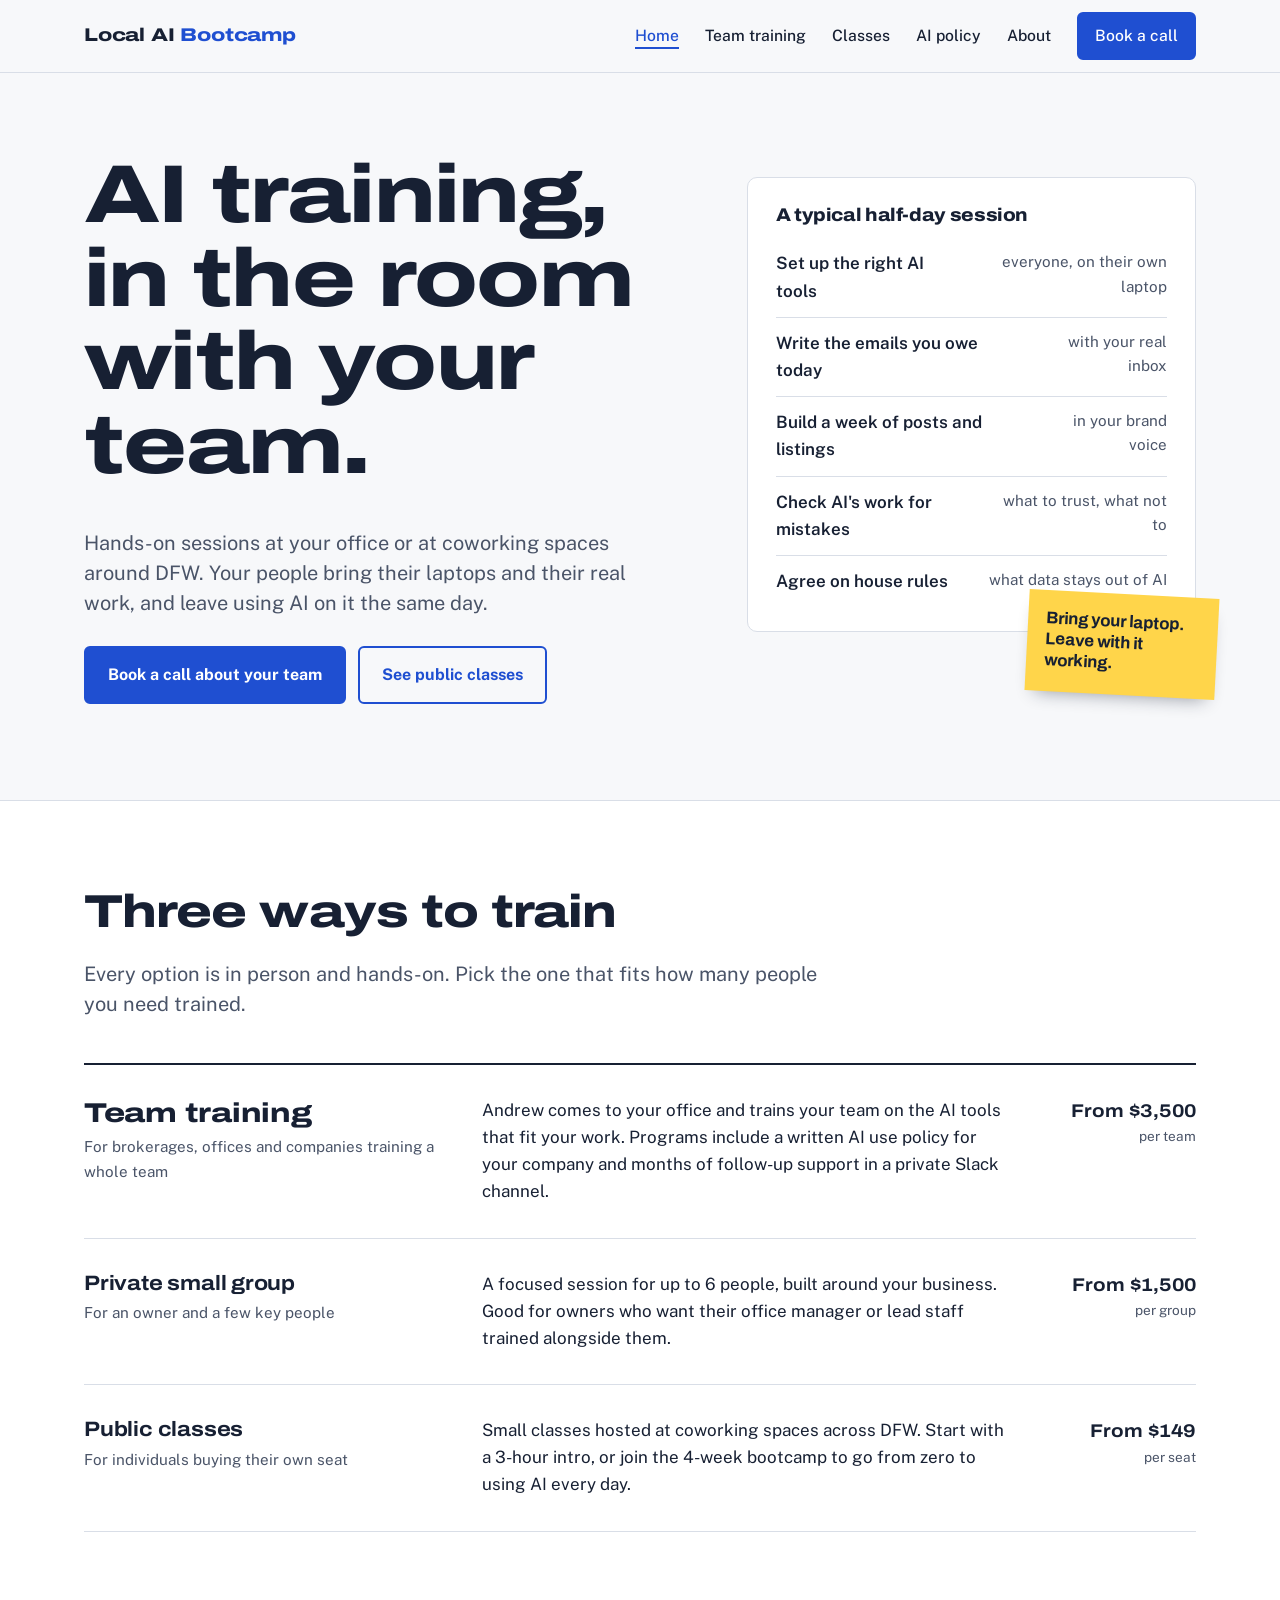
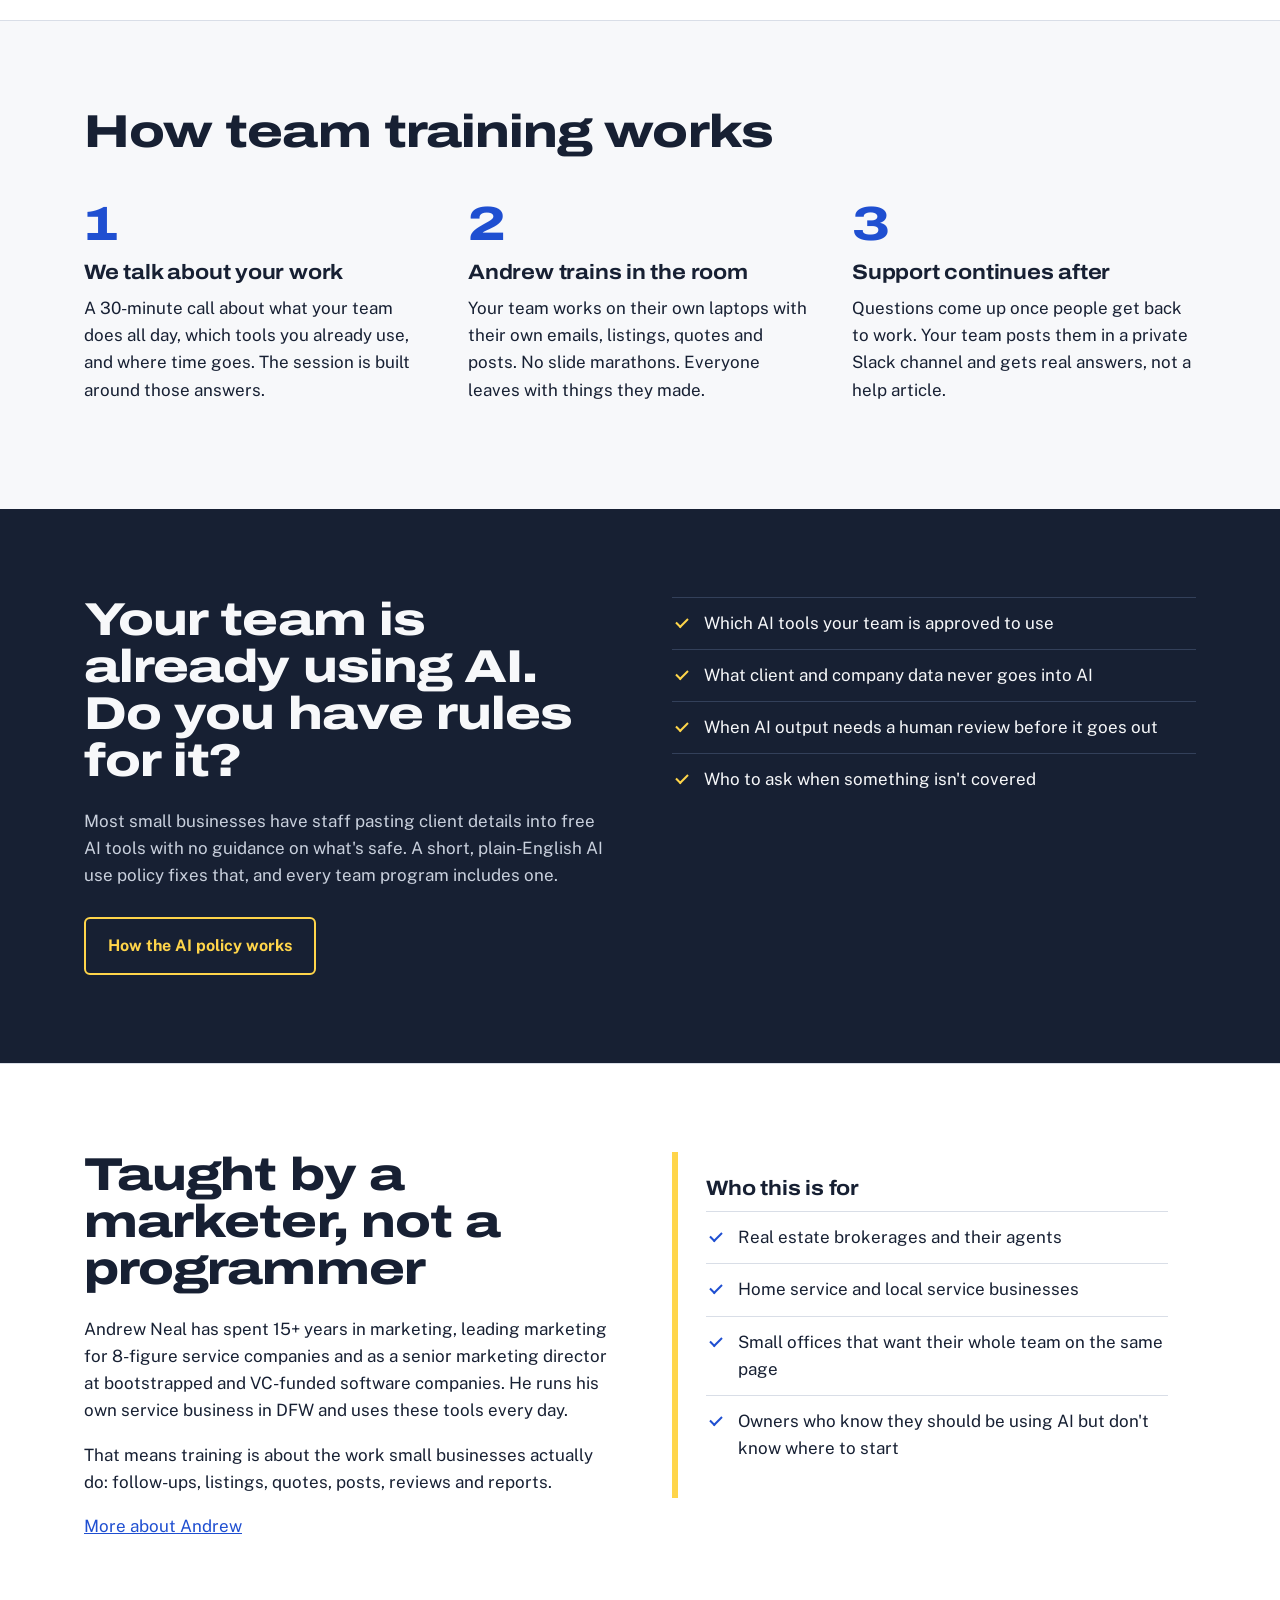
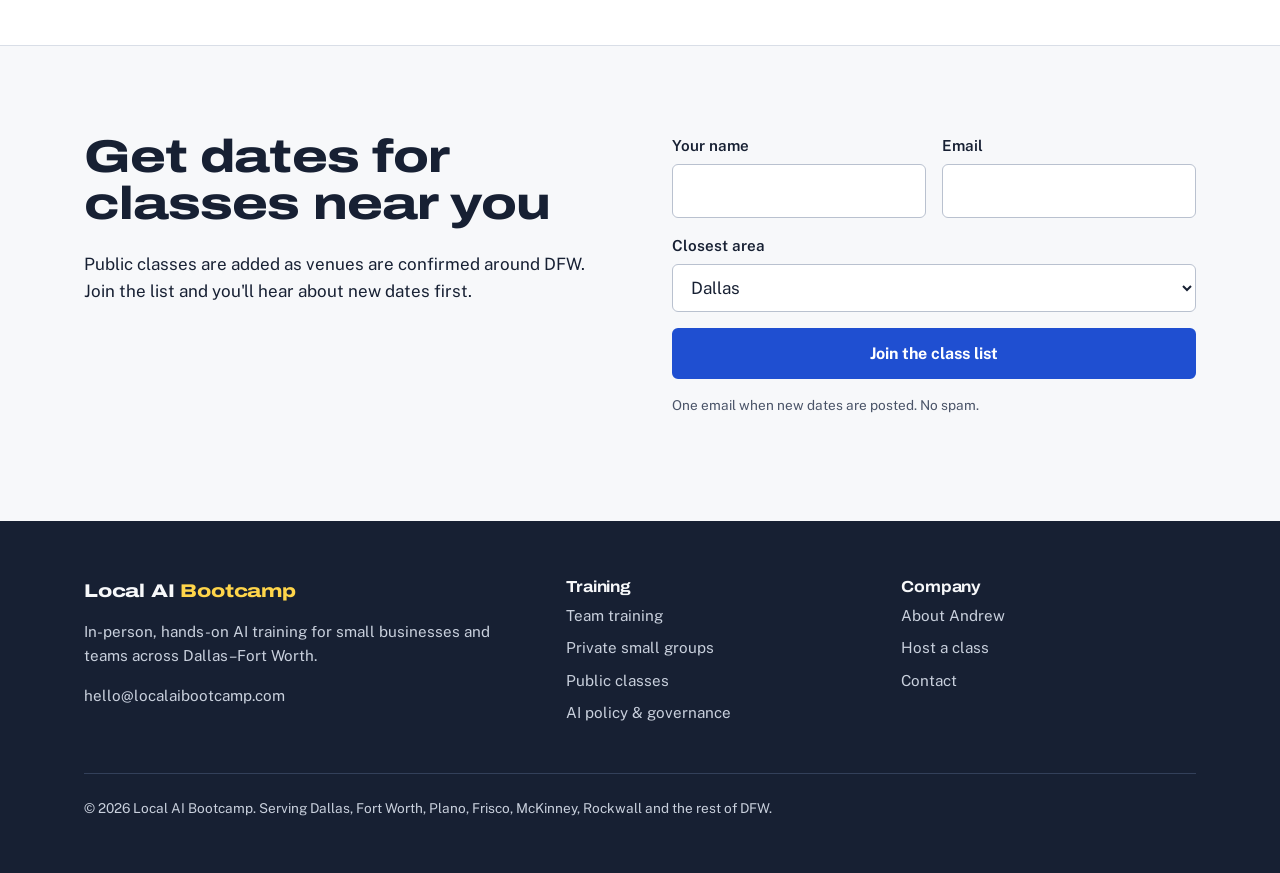
==== index.html @ 4d54e010 "Launch Local AI Bootcamp site Six-page static site: home, team training, classes, AI policy, about, " ====
<!doctype html>
<html lang="en">
<head>
<meta charset="utf-8">
<meta name="viewport" content="width=device-width, initial-scale=1">
<title>In-Person AI Training for DFW Teams | Local AI Bootcamp</title>
<meta name="description" content="Hands-on AI training for small businesses, real estate offices and teams across Dallas–Fort Worth. On-site team training, private small groups and public classes.">
<link rel="canonical" href="https://localaibootcamp.com/">
<meta property="og:title" content="In-Person AI Training for DFW Teams | Local AI Bootcamp">
<meta property="og:description" content="Hands-on AI training for small businesses, real estate offices and teams across Dallas–Fort Worth. On-site team training, private small groups and public classes.">
<meta property="og:type" content="website">
<link rel="preconnect" href="https://fonts.googleapis.com">
<link rel="preconnect" href="https://fonts.gstatic.com" crossorigin>
<link href="https://fonts.googleapis.com/css2?family=Archivo:wdth,wght@62..125,500..800&family=Public+Sans:wght@400;500;600;700&display=swap" rel="stylesheet">
<link rel="stylesheet" href="assets/style.css">
<link rel="icon" href="assets/favicon.svg" type="image/svg+xml">
<script type="application/ld+json">
{"@context":"https://schema.org","@type":"EducationalOrganization","name":"Local AI Bootcamp","url":"https://localaibootcamp.com","description":"In-person, hands-on AI training for small businesses and teams in Dallas–Fort Worth.","areaServed":{"@type":"Place","name":"Dallas–Fort Worth, TX"},"founder":{"@type":"Person","name":"Andrew Neal"}}
</script>
</head>
<body>
<a class="skip" href="#main">Skip to content</a>
<header class="site-header">
  <div class="wrap">
    <a class="brand" href="index.html">Local AI <span>Bootcamp</span></a>
    <button class="menu-toggle" aria-expanded="false" aria-controls="site-nav">Menu</button>
    <nav class="nav" id="site-nav" aria-label="Main">
      <a href="index.html" aria-current="page">Home</a>
<a href="team-training.html">Team training</a>
<a href="classes.html">Classes</a>
<a href="ai-policy.html">AI policy</a>
<a href="about.html">About</a>
      <a class="btn" href="contact.html">Book a call</a>
    </nav>
  </div>
</header>
<main id="main">

<section class="hero">
  <div class="wrap hero-grid">
    <div>
      <h1>AI training, in the room with your team.</h1>
      <p class="lede">Hands-on sessions at your office or at coworking spaces around DFW. Your people bring their laptops and their real work, and leave using AI on it the same day.</p>
      <div class="actions">
        <a class="btn" href="contact.html">Book a call about your team</a>
        <a class="btn ghost" href="classes.html">See public classes</a>
      </div>
    </div>
    <aside class="room" aria-label="What a session covers">
      <h2>A typical half-day session</h2>
      <ul>
        <li><strong>Set up the right AI tools</strong><span>everyone, on their own laptop</span></li>
        <li><strong>Write the emails you owe today</strong><span>with your real inbox</span></li>
        <li><strong>Build a week of posts and listings</strong><span>in your brand voice</span></li>
        <li><strong>Check AI's work for mistakes</strong><span>what to trust, what not to</span></li>
        <li><strong>Agree on house rules</strong><span>what data stays out of AI</span></li>
      </ul>
      <div class="sticky">Bring your laptop. Leave with it working.</div>
    </aside>
  </div>
</section>

<section class="white">
  <div class="wrap">
    <div class="section-head">
      <h2>Three ways to train</h2>
      <p class="lede">Every option is in person and hands-on. Pick the one that fits how many people you need trained.</p>
    </div>
    <div class="ladder">
      <div class="rung lead">
        <div><h3>Team training</h3><p class="for">For brokerages, offices and companies training a whole team</p></div>
        <p>Andrew comes to your office and trains your team on the AI tools that fit your work. Programs include a written AI use policy for your company and months of follow-up support in a private Slack channel.</p>
        <div class="price">From $3,500<small>per team</small></div>
      </div>
      <div class="rung">
        <div><h3>Private small group</h3><p class="for">For an owner and a few key people</p></div>
        <p>A focused session for up to 6 people, built around your business. Good for owners who want their office manager or lead staff trained alongside them.</p>
        <div class="price">From $1,500<small>per group</small></div>
      </div>
      <div class="rung">
        <div><h3>Public classes</h3><p class="for">For individuals buying their own seat</p></div>
        <p>Small classes hosted at coworking spaces across DFW. Start with a 3-hour intro, or join the 4-week bootcamp to go from zero to using AI every day.</p>
        <div class="price">From $149<small>per seat</small></div>
      </div>
    </div>
  </div>
</section>

<section>
  <div class="wrap">
    <div class="section-head"><h2>How team training works</h2></div>
    <div class="steps">
      <div class="step"><h3>We talk about your work</h3><p>A 30-minute call about what your team does all day, which tools you already use, and where time goes. The session is built around those answers.</p></div>
      <div class="step"><h3>Andrew trains in the room</h3><p>Your team works on their own laptops with their own emails, listings, quotes and posts. No slide marathons. Everyone leaves with things they made.</p></div>
      <div class="step"><h3>Support continues after</h3><p>Questions come up once people get back to work. Your team posts them in a private Slack channel and gets real answers, not a help article.</p></div>
    </div>
  </div>
</section>

<section class="ink">
  <div class="wrap split">
    <div>
      <h2>Your team is already using AI. Do you have rules for it?</h2>
      <p>Most small businesses have staff pasting client details into free AI tools with no guidance on what's safe. A short, plain-English AI use policy fixes that, and every team program includes one.</p>
      <div class="actions"><a class="btn ghost" style="color:var(--note);border-color:var(--note)" href="ai-policy.html">How the AI policy works</a></div>
    </div>
    <ul class="checklist">
      <li>Which AI tools your team is approved to use</li>
      <li>What client and company data never goes into AI</li>
      <li>When AI output needs a human review before it goes out</li>
      <li>Who to ask when something isn't covered</li>
    </ul>
  </div>
</section>

<section class="white">
  <div class="wrap split">
    <div>
      <h2>Taught by a marketer, not a programmer</h2>
      <p>Andrew Neal has spent 15+ years in marketing, leading marketing for 8-figure service companies and as a senior marketing director at bootstrapped and VC-funded software companies. He runs his own service business in DFW and uses these tools every day.</p>
      <p>That means training is about the work small businesses actually do: follow-ups, listings, quotes, posts, reviews and reports.</p>
      <p><a href="about.html">More about Andrew</a></p>
    </div>
    <div class="callout">
      <h3>Who this is for</h3>
      <ul class="checklist">
        <li>Real estate brokerages and their agents</li>
        <li>Home service and local service businesses</li>
        <li>Small offices that want their whole team on the same page</li>
        <li>Owners who know they should be using AI but don't know where to start</li>
      </ul>
    </div>
  </div>
</section>

<section>
  <div class="wrap split">
    <div>
      <h2>Get dates for classes near you</h2>
      <p>Public classes are added as venues are confirmed around DFW. Join the list and you'll hear about new dates first.</p>
    </div>
    <form class="signup" action="https://formspree.io/f/YOUR_FORM_ID" method="POST" data-success="You're on the list. You'll get an email when the next class near you is scheduled.">
  <input type="hidden" name="form" value="class-list">
  <div class="field-row"><div class="field"><label for="name">Your name</label><input id="name" name="name" type="text" required autocomplete="name"></div><div class="field"><label for="email">Email</label><input id="email" name="email" type="email" required autocomplete="email"></div></div><div class="field"><label for="area">Closest area</label><select id="area" name="area"><option>Dallas</option><option>Fort Worth</option><option>Plano / Frisco / McKinney</option><option>Rockwall / Royse City / Rowlett</option><option>Arlington / Mid-Cities</option><option>Denton / Lewisville</option><option>Somewhere else in DFW</option></select></div>
  <button class="btn" type="submit">Join the class list</button>
  <p class="form-note">One email when new dates are posted. No spam.</p>
  <p class="form-status" role="status" aria-live="polite"></p>
</form>
  </div>
</section>
</main>
<footer class="site-footer">
  <div class="wrap">
    <div>
      <a class="brand" href="index.html">Local AI <span>Bootcamp</span></a>
      <p style="margin-top:14px">In-person, hands-on AI training for small businesses and teams across Dallas–Fort Worth.</p>
      <p><a href="mailto:hello@localaibootcamp.com">hello@localaibootcamp.com</a></p>
    </div>
    <div>
      <h3>Training</h3>
      <ul>
        <li><a href="team-training.html">Team training</a></li>
        <li><a href="team-training.html#small-group">Private small groups</a></li>
        <li><a href="classes.html">Public classes</a></li>
        <li><a href="ai-policy.html">AI policy &amp; governance</a></li>
      </ul>
    </div>
    <div>
      <h3>Company</h3>
      <ul>
        <li><a href="about.html">About Andrew</a></li>
        <li><a href="classes.html#host">Host a class</a></li>
        <li><a href="contact.html">Contact</a></li>
      </ul>
    </div>
    <p class="legal">© 2026 Local AI Bootcamp. Serving Dallas, Fort Worth, Plano, Frisco, McKinney, Rockwall and the rest of DFW.</p>
  </div>
</footer>
<script src="assets/site.js"></script>
</body>
</html>
---- assets/style.css ----
/* Local AI Bootcamp — site styles */
:root {
  --paper: #F7F8FA;
  --white: #FFFFFF;
  --ink: #172033;
  --ink-soft: #4A5468;
  --marker: #1F4FD1;
  --marker-dark: #163BA3;
  --note: #FFD54A;
  --line: #D9DEE7;
  --display: "Archivo", "Arial Narrow", sans-serif;
  --body: "Public Sans", system-ui, sans-serif;
  --wrap: 1160px;
  --measure: 64ch;
}

*, *::before, *::after { box-sizing: border-box; }
html { -webkit-text-size-adjust: 100%; }
body {
  margin: 0;
  background: var(--paper);
  color: var(--ink);
  font-family: var(--body);
  font-size: 1.0625rem;
  line-height: 1.6;
}
img { max-width: 100%; display: block; }
a { color: var(--marker); }
a:hover { color: var(--marker-dark); }
:focus-visible { outline: 3px solid var(--marker); outline-offset: 3px; border-radius: 2px; }

.wrap { max-width: var(--wrap); margin: 0 auto; padding: 0 24px; }
.skip { position: absolute; left: -9999px; }
.skip:focus { left: 16px; top: 16px; background: var(--white); padding: 8px 12px; z-index: 10; }

/* Type */
h1, h2, h3 {
  font-family: var(--display);
  font-stretch: 125%;
  font-weight: 800;
  line-height: 1.02;
  letter-spacing: -0.02em;
  margin: 0 0 0.5em;
}
h1 { font-size: clamp(2.6rem, 6.4vw, 5.2rem); }
h2 { font-size: clamp(1.9rem, 3.6vw, 2.9rem); }
h3 { font-size: 1.3rem; font-stretch: 112%; font-weight: 700; line-height: 1.2; letter-spacing: -0.01em; }
p { margin: 0 0 1em; max-width: var(--measure); }
.lede { font-size: 1.25rem; line-height: 1.5; color: var(--ink-soft); }
.small { font-size: 0.9rem; color: var(--ink-soft); }

/* Header */
.site-header { background: var(--paper); border-bottom: 1px solid var(--line); }
.site-header .wrap { display: flex; align-items: center; justify-content: space-between; gap: 24px; min-height: 72px; }
.brand {
  font-family: var(--display); font-stretch: 125%; font-weight: 800;
  font-size: 1.15rem; color: var(--ink); text-decoration: none; letter-spacing: -0.01em;
}
.brand span { color: var(--marker); }
.nav { display: flex; gap: 26px; align-items: center; }
.nav a { color: var(--ink); text-decoration: none; font-weight: 500; font-size: 0.98rem; }
.nav a:hover, .nav a[aria-current="page"] { color: var(--marker); }
.nav a[aria-current="page"] { text-decoration: underline; text-underline-offset: 6px; text-decoration-thickness: 2px; }
.menu-toggle { display: none; background: none; border: 1px solid var(--line); border-radius: 6px; padding: 8px 12px; font: inherit; color: var(--ink); }

/* Buttons */
.btn {
  display: inline-block; font-family: var(--body); font-weight: 700; font-size: 1rem;
  padding: 14px 22px; border-radius: 6px; text-decoration: none; border: 2px solid var(--marker);
  background: var(--marker); color: var(--white); cursor: pointer;
}
.btn:hover { background: var(--marker-dark); border-color: var(--marker-dark); color: var(--white); }
.btn.ghost { background: transparent; color: var(--marker); }
.btn.ghost:hover { background: var(--white); color: var(--marker-dark); }
.nav .btn { padding: 9px 16px; color: var(--white); }
.nav .btn:hover { color: var(--white); }
.actions { display: flex; flex-wrap: wrap; gap: 12px; margin-top: 28px; }

/* Sections */
section { padding: 88px 0; }
section.tight { padding: 56px 0; }
section.white { background: var(--white); border-top: 1px solid var(--line); border-bottom: 1px solid var(--line); }
section.ink { background: var(--ink); color: var(--paper); }
section.ink p { color: #C9D0DD; }
section.ink a { color: var(--note); }
.section-head { margin-bottom: 44px; }

/* Hero */
.hero { padding: 80px 0 96px; }
.hero-grid { display: grid; grid-template-columns: 1.35fr 1fr; gap: 56px; align-items: center; }
.hero h1 { max-width: 12ch; }
.hero .lede { max-width: 46ch; }

.room {
  position: relative; background: var(--white); border: 1px solid var(--line); border-radius: 10px;
  padding: 28px 28px 24px;
  margin-bottom: 48px;
}
.room h2 { font-size: 1.15rem; font-stretch: 110%; margin-bottom: 14px; }
.room ul { list-style: none; margin: 0; padding: 0; }
.room li { display: flex; justify-content: space-between; gap: 16px; padding: 12px 0; border-top: 1px solid var(--line); }
.room li:first-child { border-top: 0; }
.room li strong { font-weight: 600; }
.room li span { color: var(--ink-soft); font-size: 0.95rem; text-align: right; }
.sticky {
  position: absolute; right: -22px; bottom: -64px; width: 190px;
  background: var(--note); color: var(--ink); padding: 18px 18px 20px;
  font-family: var(--display); font-stretch: 100%; font-weight: 700; font-size: 1.05rem; line-height: 1.25;
  transform: rotate(3deg); box-shadow: 0 10px 18px -10px rgba(23,32,51,.45);
}

/* Offer ladder */
.ladder { border-top: 2px solid var(--ink); }
.rung {
  display: grid; grid-template-columns: 1.1fr 1.6fr 150px; gap: 32px; align-items: start;
  padding: 32px 0; border-bottom: 1px solid var(--line);
}
.rung h3 { margin: 0 0 6px; }
.rung .for { color: var(--ink-soft); font-size: 0.95rem; margin: 0; }
.rung p { margin: 0; }
.rung .price { font-family: var(--display); font-stretch: 112%; font-weight: 700; font-size: 1.15rem; white-space: nowrap; text-align: right; }
.rung .price small { display: block; font-family: var(--body); font-weight: 400; font-size: 0.85rem; color: var(--ink-soft); }
.rung.lead h3 { font-size: 1.7rem; font-stretch: 125%; font-weight: 800; }

/* Steps (true sequence) */
.steps { display: grid; grid-template-columns: repeat(3, 1fr); gap: 40px; counter-reset: step; }
.steps.four { grid-template-columns: repeat(4, 1fr); }
.step { counter-increment: step; }
.step::before {
  content: counter(step); display: block; font-family: var(--display); font-stretch: 125%; font-weight: 800;
  font-size: 3rem; line-height: 1; color: var(--marker); margin-bottom: 12px;
}

/* Two-column text */
.split { display: grid; grid-template-columns: 1fr 1fr; gap: 64px; align-items: start; }
.checklist { list-style: none; padding: 0; margin: 0; }
.checklist li { padding: 12px 0 12px 32px; border-top: 1px solid var(--line); position: relative; }
.checklist li::before {
  content: ""; position: absolute; left: 4px; top: 20px; width: 12px; height: 7px;
  border-left: 2.5px solid var(--marker); border-bottom: 2.5px solid var(--marker); transform: rotate(-45deg);
}
section.ink .checklist li { border-color: #33405A; }
section.ink .checklist li::before { border-color: var(--note); }

/* Packages */
.packages { display: grid; grid-template-columns: 1fr 1.2fr; gap: 0; border: 2px solid var(--ink); border-radius: 10px; overflow: hidden; background: var(--white); }
.package { padding: 36px; }
.package + .package { border-left: 2px solid var(--ink); }
.package.featured { background: var(--ink); color: var(--paper); }
.package.featured .checklist li { border-color: #33405A; }
.package.featured .checklist li::before { border-color: var(--note); }
.package .amount { font-family: var(--display); font-stretch: 125%; font-weight: 800; font-size: 2.6rem; line-height: 1; margin: 8px 0 4px; }
.package .unit { font-size: 0.95rem; opacity: .8; margin-bottom: 24px; }
.package .btn { margin-top: 24px; }
.package.featured .btn { background: var(--note); border-color: var(--note); color: var(--ink); }
.package.featured .btn:hover { background: #F2C731; border-color: #F2C731; }

/* FAQ */
.faq details { border-top: 1px solid var(--line); padding: 18px 0; }
.faq details:last-child { border-bottom: 1px solid var(--line); }
.faq summary { cursor: pointer; font-weight: 700; font-size: 1.08rem; list-style: none; display: flex; justify-content: space-between; gap: 16px; }
.faq summary::-webkit-details-marker { display: none; }
.faq summary::after { content: "+"; font-family: var(--display); font-size: 1.4rem; line-height: 1; color: var(--marker); }
.faq details[open] summary::after { content: "–"; }
.faq details p { margin: 12px 0 0; }

/* Forms */
form.signup { display: grid; gap: 16px; max-width: 560px; }
.field { display: grid; gap: 6px; }
.field label { font-weight: 600; font-size: 0.95rem; }
.field input, .field select, .field textarea {
  font: inherit; color: var(--ink); background: var(--white); border: 1.5px solid #B9C1CF; border-radius: 6px; padding: 12px 14px; width: 100%;
}
.field input:focus, .field select:focus, .field textarea:focus { border-color: var(--marker); outline: 2px solid rgba(31,79,209,.25); outline-offset: 0; }
.field-row { display: grid; grid-template-columns: 1fr 1fr; gap: 16px; }
.form-note { font-size: 0.85rem; color: var(--ink-soft); margin: 0; }
.form-status { font-weight: 600; margin: 0; }
section.ink .field label { color: var(--paper); }

/* Callout */
.callout { border-left: 6px solid var(--note); background: var(--white); padding: 24px 28px; border-radius: 0 8px 8px 0; }
.callout p:last-child { margin-bottom: 0; }

/* Footer */
.site-footer { background: var(--ink); color: #C9D0DD; padding: 56px 0 40px; font-size: 0.95rem; }
.site-footer .wrap { display: grid; grid-template-columns: 1.5fr 1fr 1fr; gap: 40px; }
.site-footer .brand { color: var(--paper); }
.site-footer .brand span { color: var(--note); }
.site-footer h3 { color: var(--paper); font-size: 1rem; font-stretch: 110%; }
.site-footer ul { list-style: none; padding: 0; margin: 0; display: grid; gap: 8px; }
.site-footer a { color: #C9D0DD; text-decoration: none; }
.site-footer a:hover { color: var(--note); }
.site-footer .legal { grid-column: 1 / -1; max-width: none; border-top: 1px solid #33405A; padding-top: 24px; margin-top: 8px; font-size: 0.85rem; }

/* Responsive */
@media (max-width: 900px) {
  .hero-grid, .split, .packages { grid-template-columns: 1fr; }
  .package + .package { border-left: 0; border-top: 2px solid var(--ink); }
  .steps, .steps.four { grid-template-columns: 1fr; gap: 28px; }
  .rung { grid-template-columns: 1fr; gap: 10px; }
  .rung .price { text-align: left; }
  .sticky { position: relative; right: auto; bottom: auto; margin: -10px 0 0 auto; }
  .site-footer .wrap { grid-template-columns: 1fr; }
  .menu-toggle { display: inline-block; }
  .nav { display: none; position: absolute; top: 72px; left: 0; right: 0; background: var(--paper); flex-direction: column; align-items: flex-start; padding: 16px 24px 24px; border-bottom: 1px solid var(--line); z-index: 5; }
  .nav.open { display: flex; }
  .site-header { position: relative; }
  section { padding: 64px 0; }
  .field-row { grid-template-columns: 1fr; }
}
@media (prefers-reduced-motion: reduce) { * { transition: none !important; animation: none !important; } }
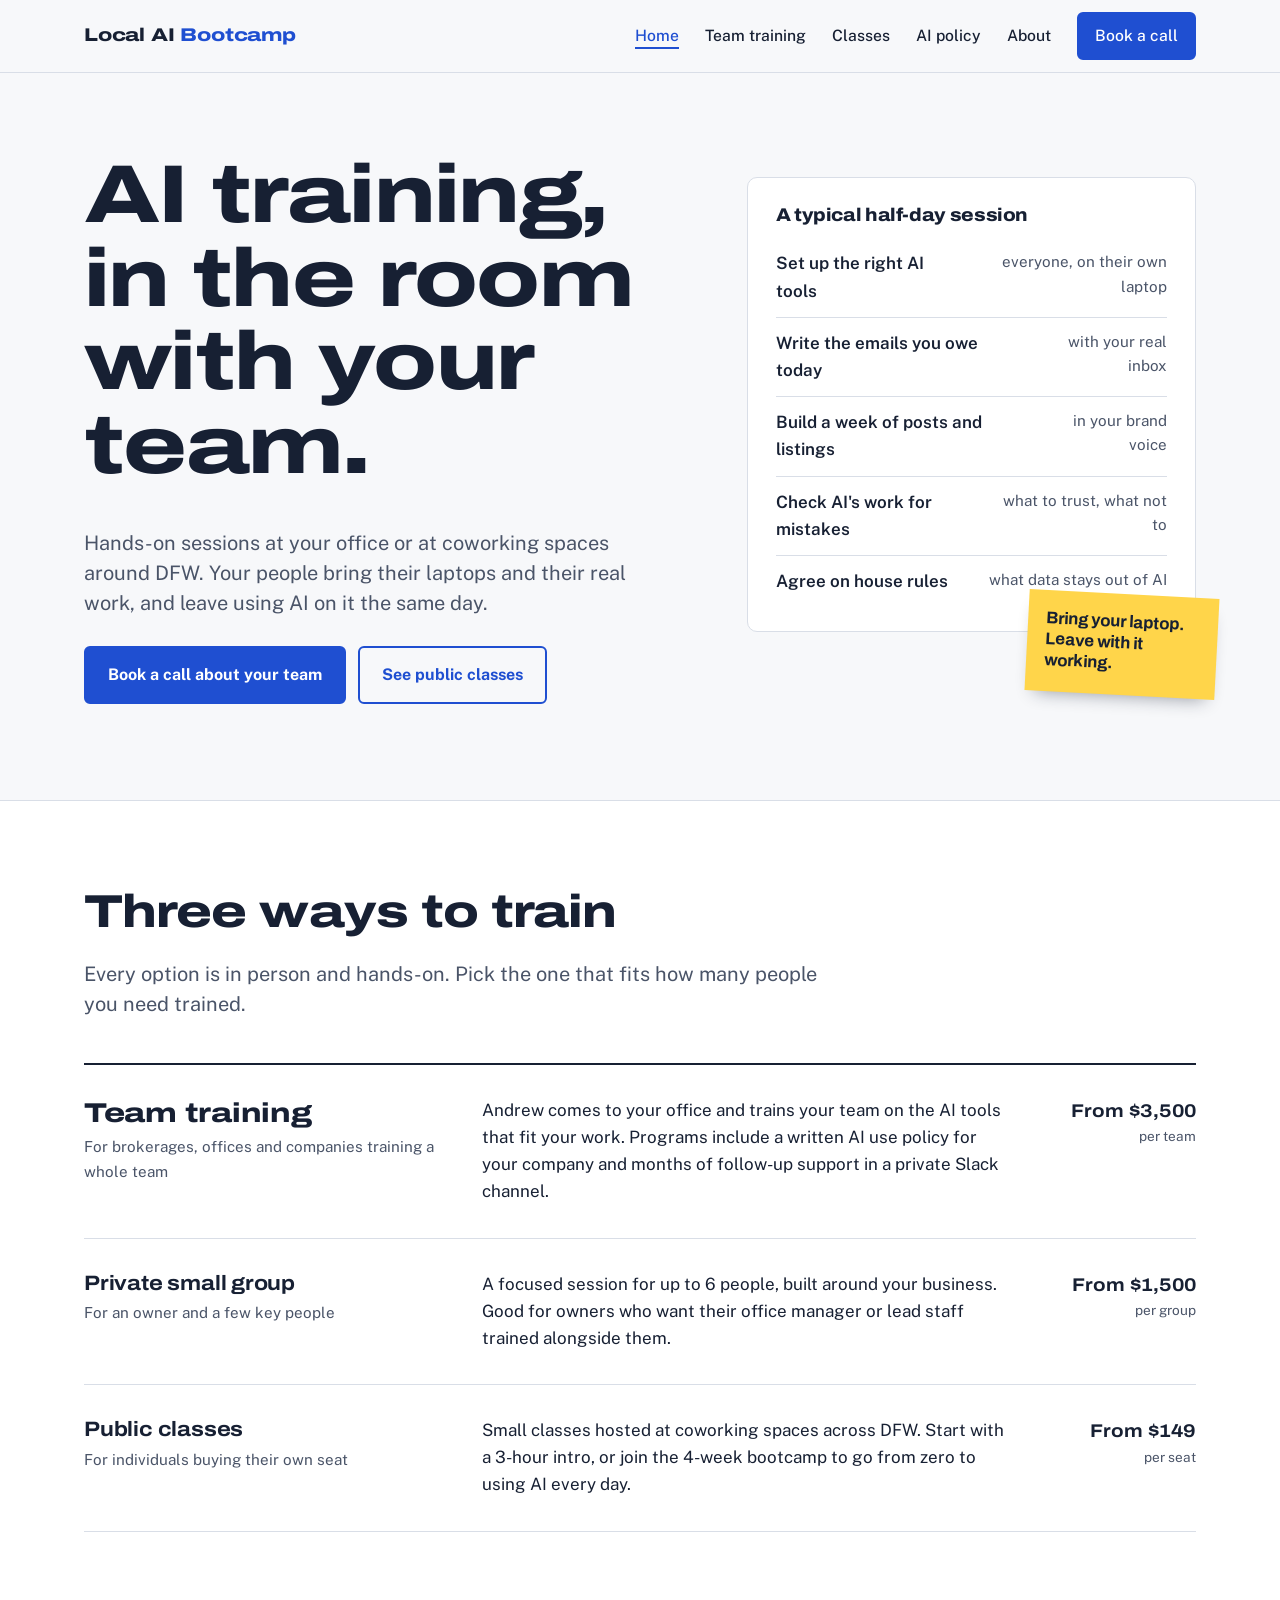
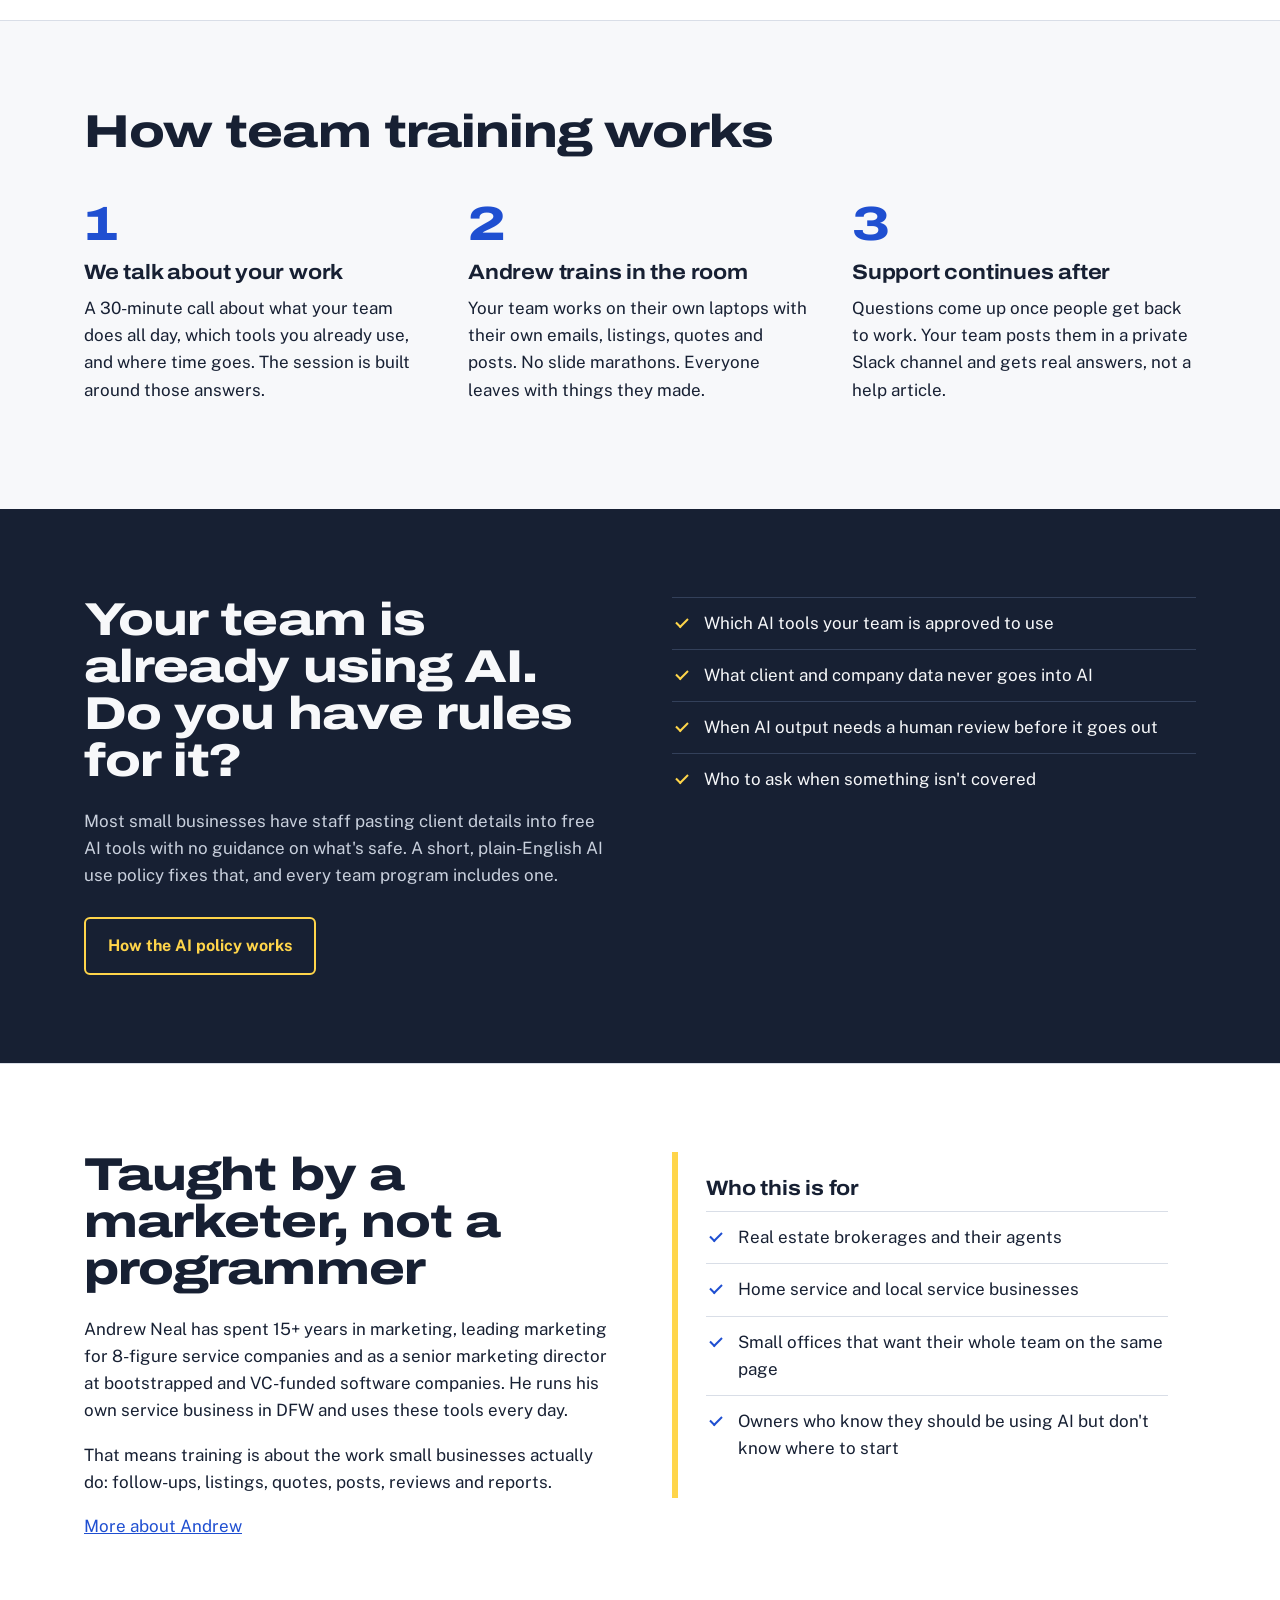
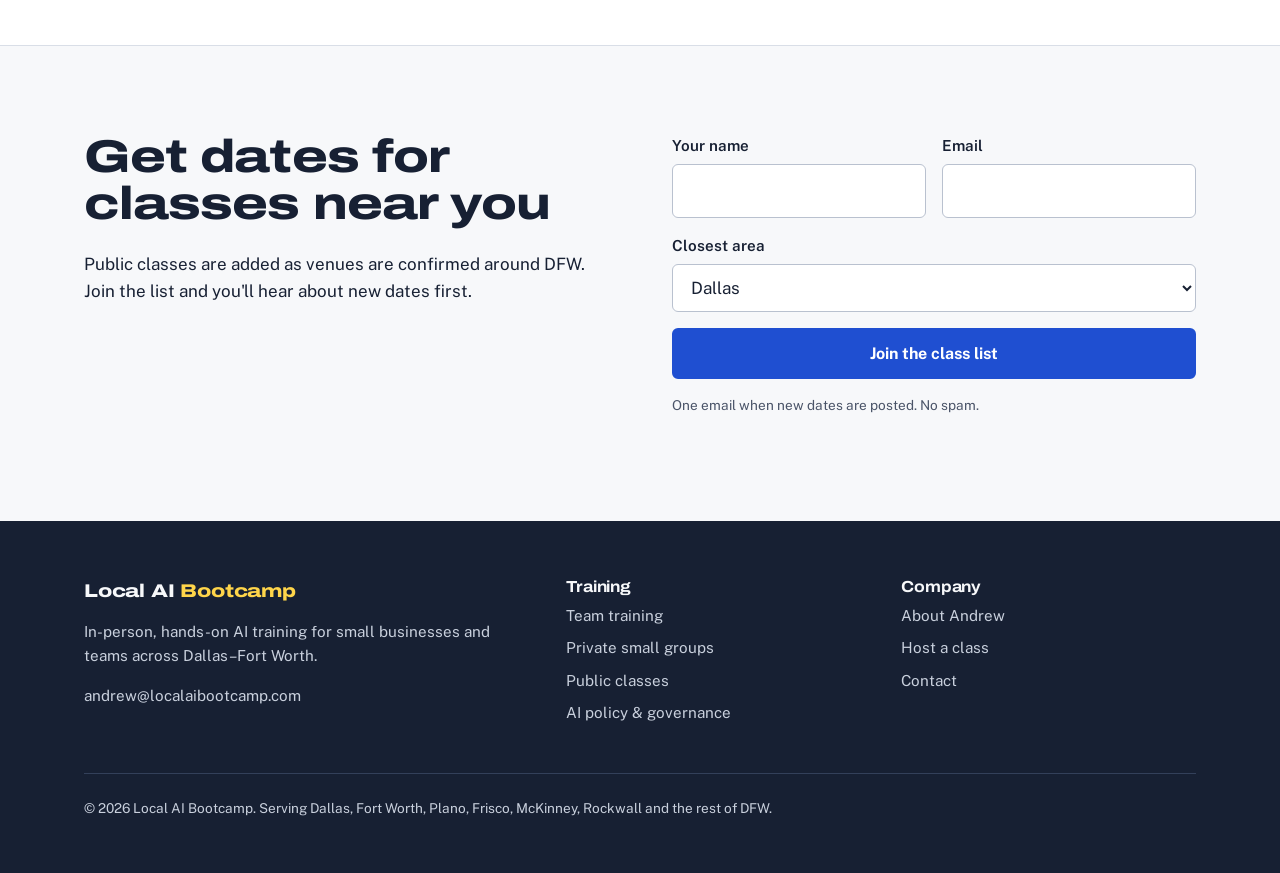
==== commit 67387621: "Send forms to andrew@localaibootcamp.com via FormSubmit Co-Authored-By: Claude Opus 5.5 <noreply@ant" ====
--- a/index.html
+++ b/index.html
@@ -139,8 +139,11 @@
       <h2>Get dates for classes near you</h2>
       <p>Public classes are added as venues are confirmed around DFW. Join the list and you'll hear about new dates first.</p>
     </div>
-    <form class="signup" action="https://formspree.io/f/YOUR_FORM_ID" method="POST" data-success="You're on the list. You'll get an email when the next class near you is scheduled.">
+    <form class="signup" action="https://formsubmit.co/ajax/andrew@localaibootcamp.com" method="POST" data-success="You're on the list. You'll get an email when the next class near you is scheduled.">
   <input type="hidden" name="form" value="class-list">
+  <input type="hidden" name="_subject" value="New class-list submission from localaibootcamp.com">
+  <input type="hidden" name="_template" value="table">
+  <input type="text" name="_honey" style="display:none" tabindex="-1" autocomplete="off" aria-hidden="true">
   <div class="field-row"><div class="field"><label for="name">Your name</label><input id="name" name="name" type="text" required autocomplete="name"></div><div class="field"><label for="email">Email</label><input id="email" name="email" type="email" required autocomplete="email"></div></div><div class="field"><label for="area">Closest area</label><select id="area" name="area"><option>Dallas</option><option>Fort Worth</option><option>Plano / Frisco / McKinney</option><option>Rockwall / Royse City / Rowlett</option><option>Arlington / Mid-Cities</option><option>Denton / Lewisville</option><option>Somewhere else in DFW</option></select></div>
   <button class="btn" type="submit">Join the class list</button>
   <p class="form-note">One email when new dates are posted. No spam.</p>
@@ -154,13 +157,13 @@
     <div>
       <a class="brand" href="index.html">Local AI <span>Bootcamp</span></a>
       <p style="margin-top:14px">In-person, hands-on AI training for small businesses and teams across Dallas–Fort Worth.</p>
-      <p><a href="mailto:hello@localaibootcamp.com">hello@localaibootcamp.com</a></p>
+      <p><a href="mailto:andrew@localaibootcamp.com">andrew@localaibootcamp.com</a></p>
     </div>
     <div>
       <h3>Training</h3>
       <ul>
         <li><a href="team-training.html">Team training</a></li>
-        <li><a href="team-training.html#small-group">Private small groups</a></li>
+        <li><a href="team-training#small-group">Private small groups</a></li>
         <li><a href="classes.html">Public classes</a></li>
         <li><a href="ai-policy.html">AI policy &amp; governance</a></li>
       </ul>
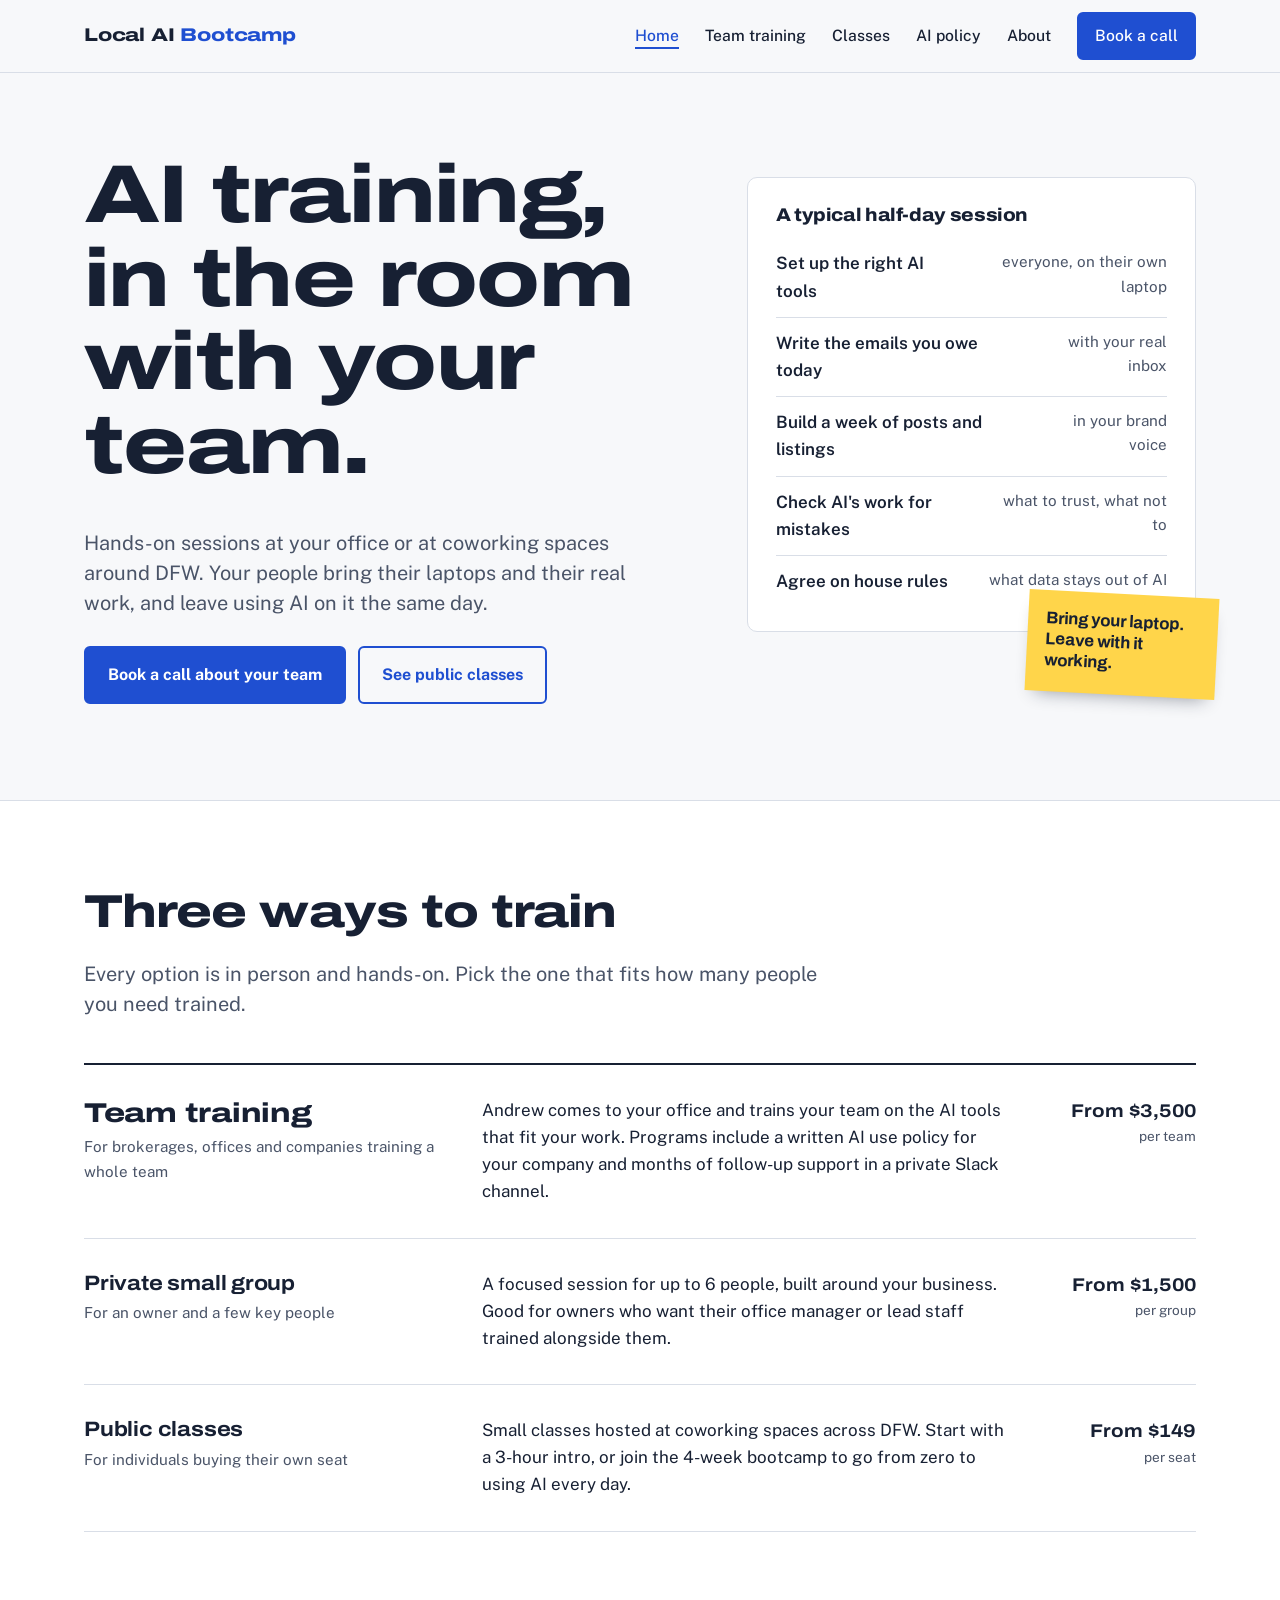
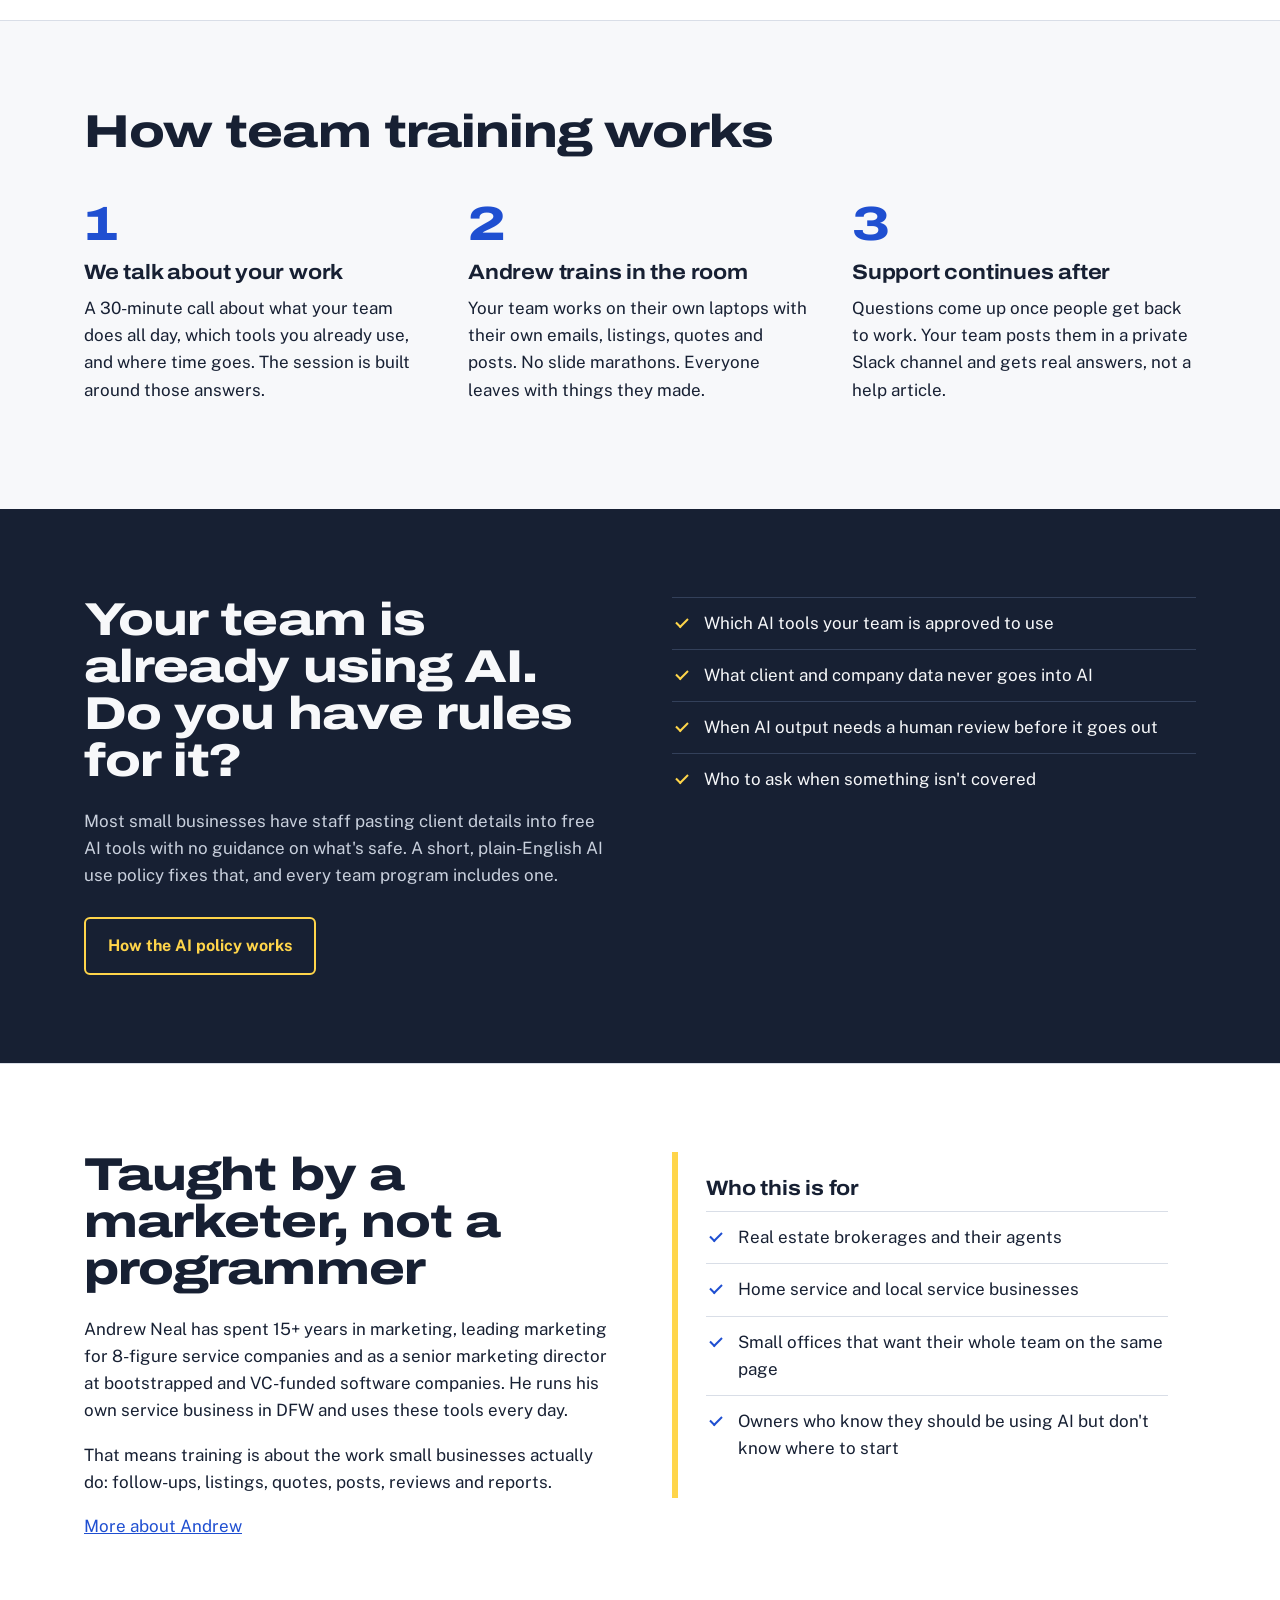
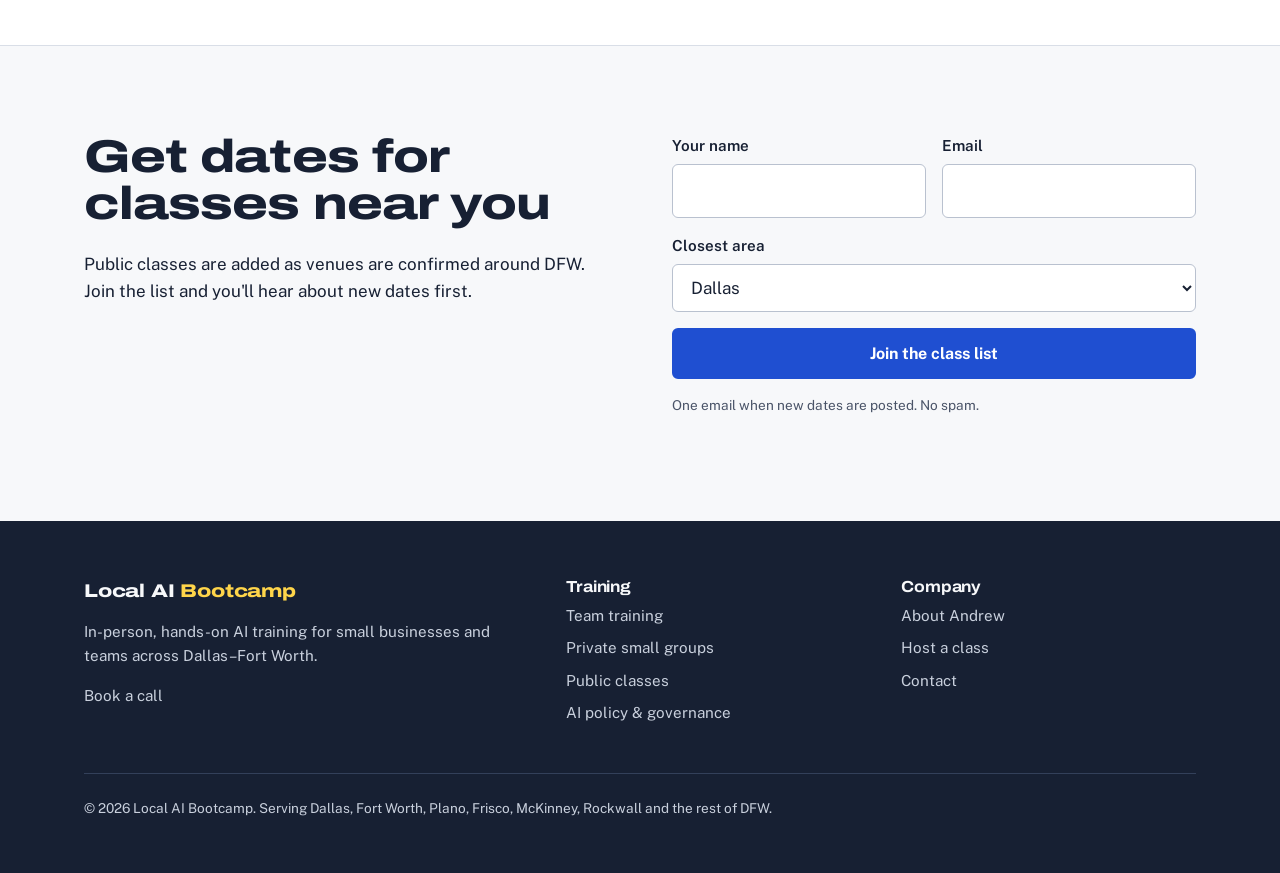
==== commit b15b202e: "Remove public email address; use FormSubmit alias Co-Authored-By: Claude Opus 5.5 <noreply@anthropic" ====
--- a/index.html
+++ b/index.html
@@ -139,7 +139,7 @@
       <h2>Get dates for classes near you</h2>
       <p>Public classes are added as venues are confirmed around DFW. Join the list and you'll hear about new dates first.</p>
     </div>
-    <form class="signup" action="https://formsubmit.co/ajax/andrew@localaibootcamp.com" method="POST" data-success="You're on the list. You'll get an email when the next class near you is scheduled.">
+    <form class="signup" action="https://formsubmit.co/ajax/6638b572df1cd1faa5b6cd55414ca8cc" method="POST" data-success="You're on the list. You'll get an email when the next class near you is scheduled.">
   <input type="hidden" name="form" value="class-list">
   <input type="hidden" name="_subject" value="New class-list submission from localaibootcamp.com">
   <input type="hidden" name="_template" value="table">
@@ -157,7 +157,7 @@
     <div>
       <a class="brand" href="index.html">Local AI <span>Bootcamp</span></a>
       <p style="margin-top:14px">In-person, hands-on AI training for small businesses and teams across Dallas–Fort Worth.</p>
-      <p><a href="mailto:andrew@localaibootcamp.com">andrew@localaibootcamp.com</a></p>
+      <p><a href="contact.html">Book a call</a></p>
     </div>
     <div>
       <h3>Training</h3>
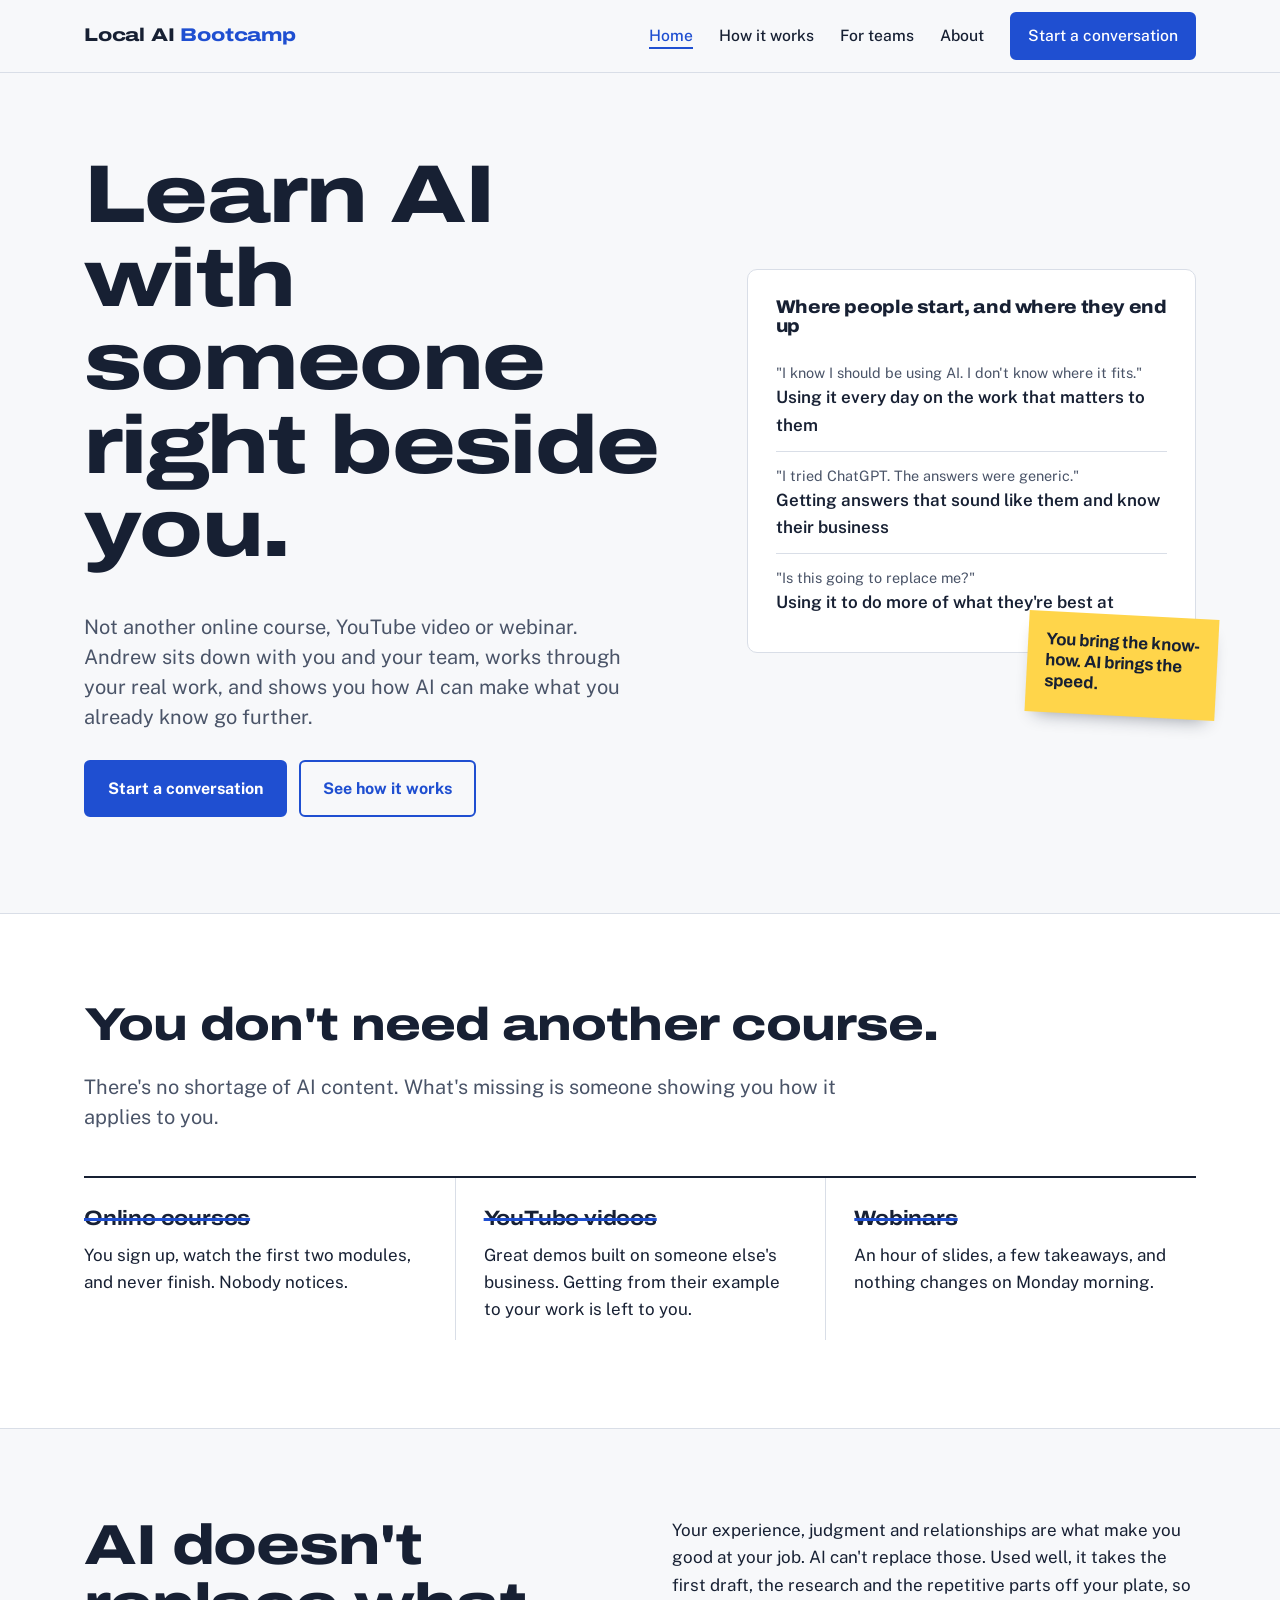
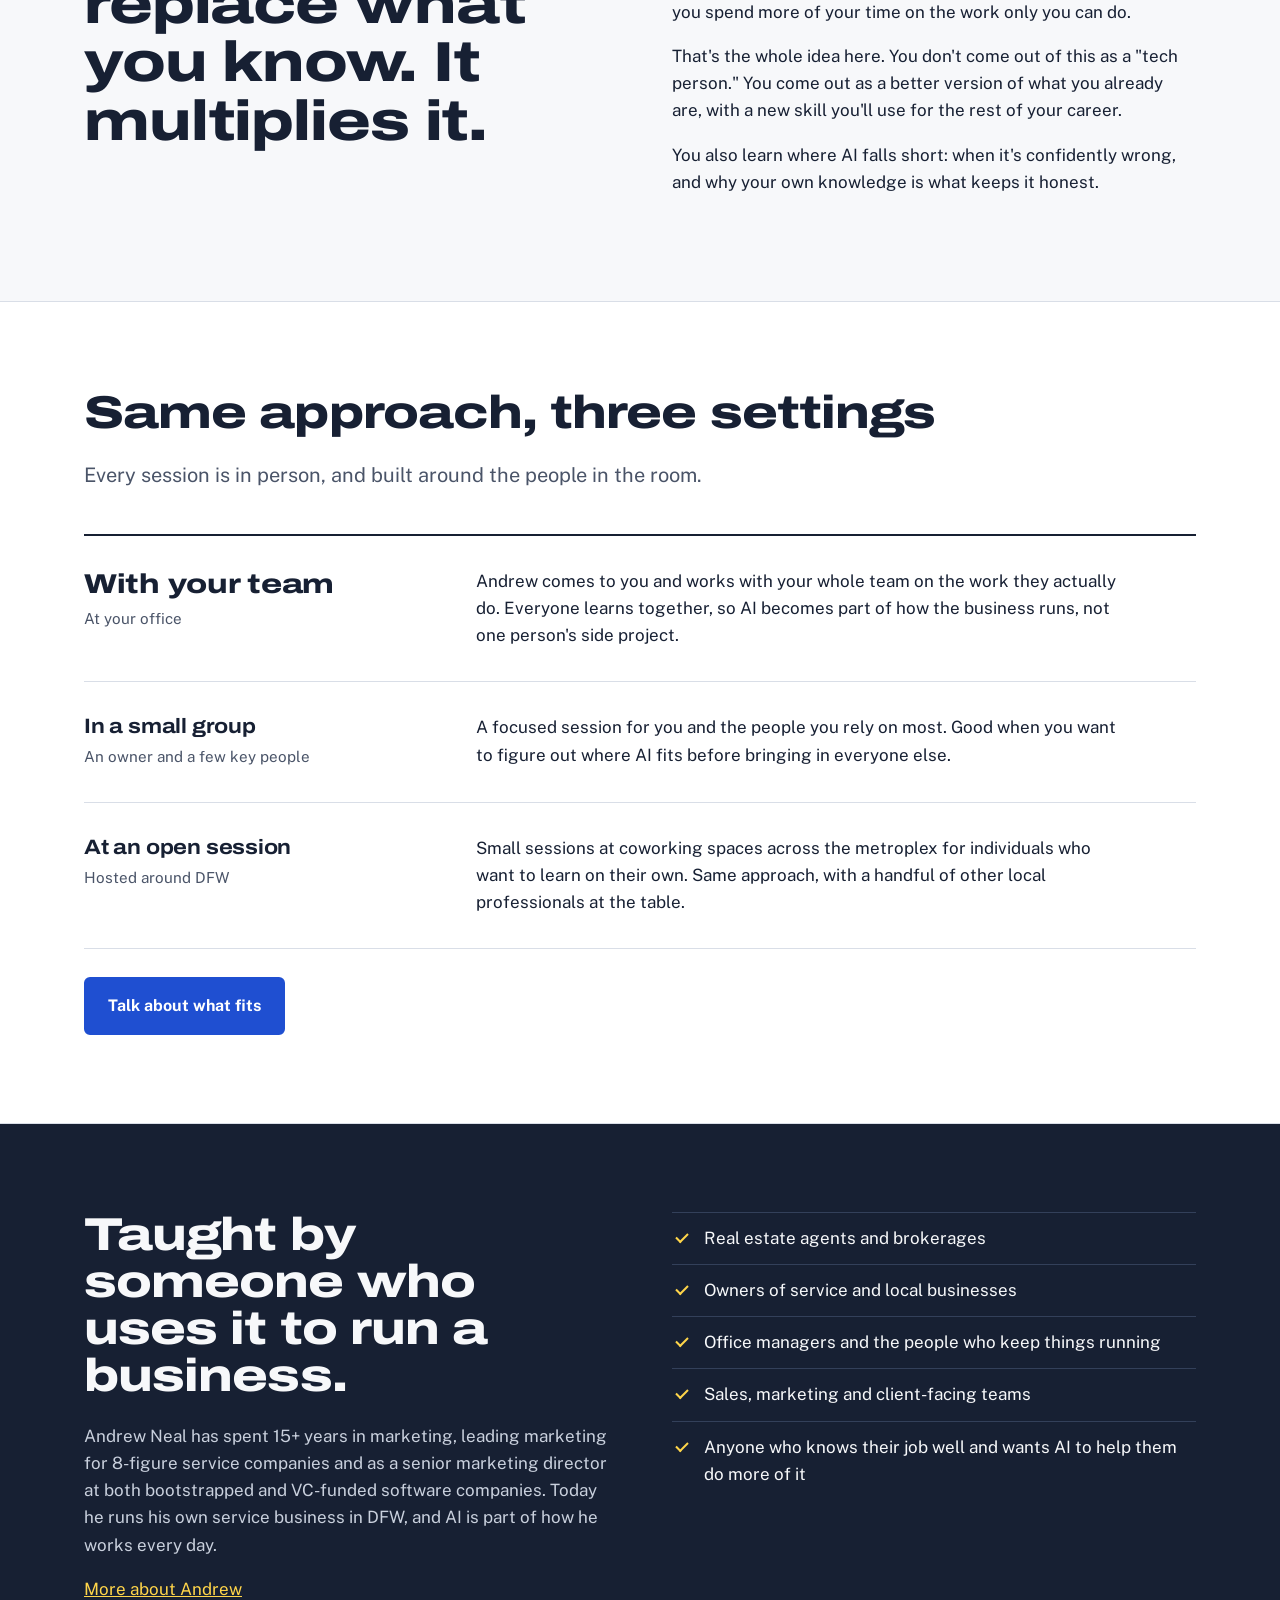
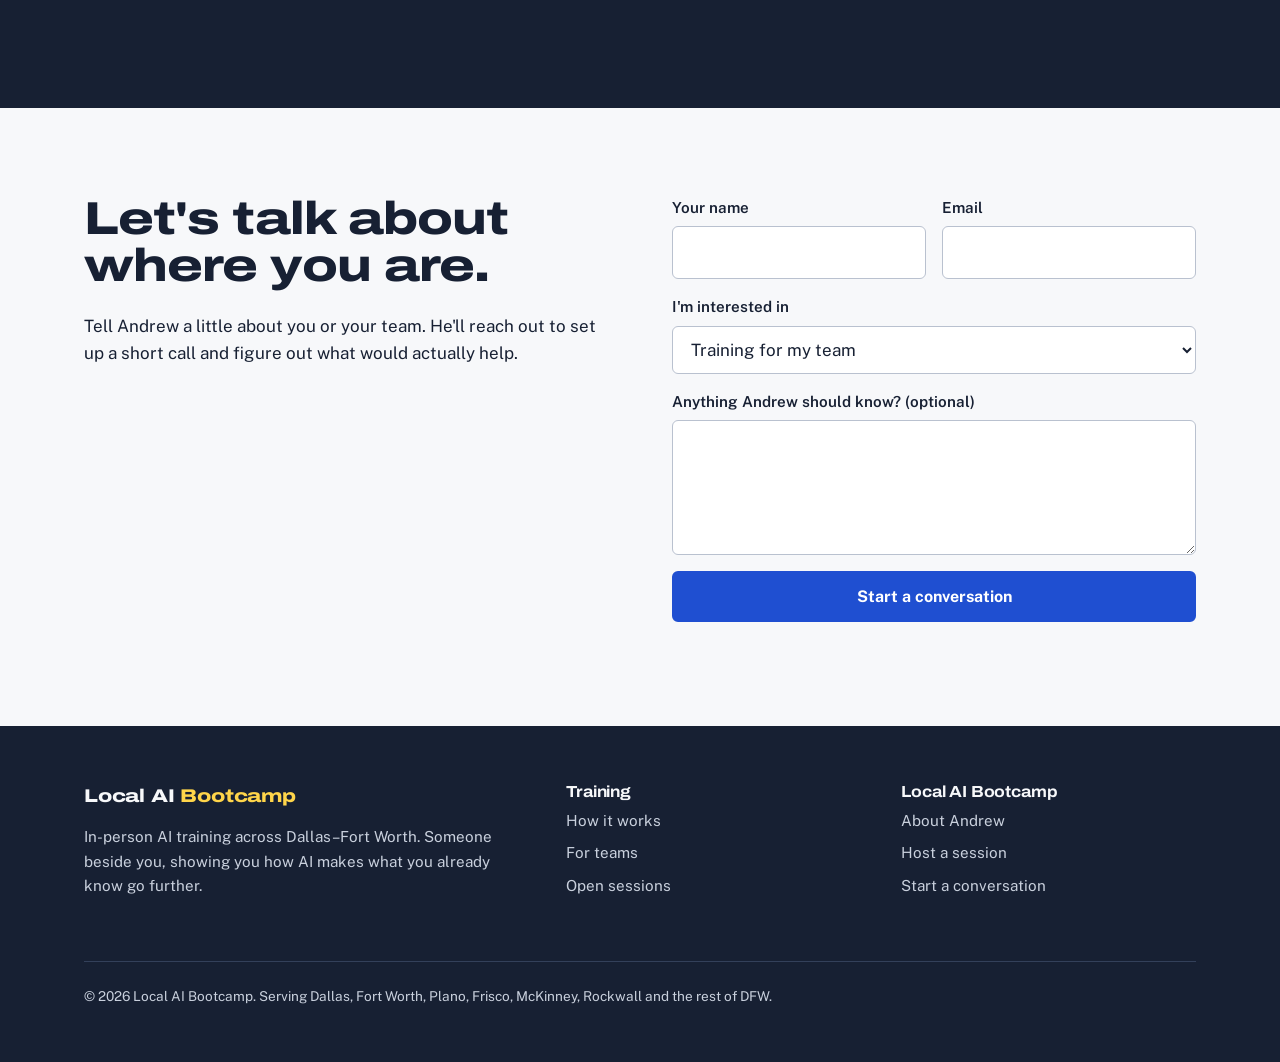
==== commit 0151f9b3: "Reposition site around in-person, shoulder-to-shoulder AI training - New core message: AI multiplies" ====
--- a/index.html
+++ b/index.html
@@ -3,11 +3,11 @@
 <head>
 <meta charset="utf-8">
 <meta name="viewport" content="width=device-width, initial-scale=1">
-<title>In-Person AI Training for DFW Teams | Local AI Bootcamp</title>
-<meta name="description" content="Hands-on AI training for small businesses, real estate offices and teams across Dallas–Fort Worth. On-site team training, private small groups and public classes.">
+<title>In-Person AI Training in DFW | Local AI Bootcamp</title>
+<meta name="description" content="Learn AI with someone right beside you. In-person AI training for professionals and teams across Dallas–Fort Worth. No courses, no webinars.">
 <link rel="canonical" href="https://localaibootcamp.com/">
-<meta property="og:title" content="In-Person AI Training for DFW Teams | Local AI Bootcamp">
-<meta property="og:description" content="Hands-on AI training for small businesses, real estate offices and teams across Dallas–Fort Worth. On-site team training, private small groups and public classes.">
+<meta property="og:title" content="In-Person AI Training in DFW | Local AI Bootcamp">
+<meta property="og:description" content="Learn AI with someone right beside you. In-person AI training for professionals and teams across Dallas–Fort Worth. No courses, no webinars.">
 <meta property="og:type" content="website">
 <link rel="preconnect" href="https://fonts.googleapis.com">
 <link rel="preconnect" href="https://fonts.gstatic.com" crossorigin>
@@ -15,7 +15,7 @@
 <link rel="stylesheet" href="assets/style.css">
 <link rel="icon" href="assets/favicon.svg" type="image/svg+xml">
 <script type="application/ld+json">
-{"@context":"https://schema.org","@type":"EducationalOrganization","name":"Local AI Bootcamp","url":"https://localaibootcamp.com","description":"In-person, hands-on AI training for small businesses and teams in Dallas–Fort Worth.","areaServed":{"@type":"Place","name":"Dallas–Fort Worth, TX"},"founder":{"@type":"Person","name":"Andrew Neal"}}
+{"@context":"https://schema.org","@type":"EducationalOrganization","name":"Local AI Bootcamp","url":"https://localaibootcamp.com","description":"In-person AI training in Dallas–Fort Worth. Learn to use AI to make what you already know go further, with someone beside you showing you how.","areaServed":{"@type":"Place","name":"Dallas–Fort Worth, TX"},"founder":{"@type":"Person","name":"Andrew Neal"}}
 </script>
 </head>
 <body>
@@ -26,11 +26,10 @@
     <button class="menu-toggle" aria-expanded="false" aria-controls="site-nav">Menu</button>
     <nav class="nav" id="site-nav" aria-label="Main">
       <a href="index.html" aria-current="page">Home</a>
-<a href="team-training.html">Team training</a>
-<a href="classes.html">Classes</a>
-<a href="ai-policy.html">AI policy</a>
+<a href="how-it-works.html">How it works</a>
+<a href="teams.html">For teams</a>
 <a href="about.html">About</a>
-      <a class="btn" href="contact.html">Book a call</a>
+      <a class="btn" href="contact.html">Start a conversation</a>
     </nav>
   </div>
 </header>
@@ -39,23 +38,21 @@
 <section class="hero">
   <div class="wrap hero-grid">
     <div>
-      <h1>AI training, in the room with your team.</h1>
-      <p class="lede">Hands-on sessions at your office or at coworking spaces around DFW. Your people bring their laptops and their real work, and leave using AI on it the same day.</p>
+      <h1>Learn AI with someone right beside you.</h1>
+      <p class="lede">Not another online course, YouTube video or webinar. Andrew sits down with you and your team, works through your real work, and shows you how AI can make what you already know go further.</p>
       <div class="actions">
-        <a class="btn" href="contact.html">Book a call about your team</a>
-        <a class="btn ghost" href="classes.html">See public classes</a>
+        <a class="btn" href="contact.html">Start a conversation</a>
+        <a class="btn ghost" href="how-it-works.html">See how it works</a>
       </div>
     </div>
-    <aside class="room" aria-label="What a session covers">
-      <h2>A typical half-day session</h2>
+    <aside class="room shift" aria-label="What changes">
+      <h2>Where people start, and where they end up</h2>
       <ul>
-        <li><strong>Set up the right AI tools</strong><span>everyone, on their own laptop</span></li>
-        <li><strong>Write the emails you owe today</strong><span>with your real inbox</span></li>
-        <li><strong>Build a week of posts and listings</strong><span>in your brand voice</span></li>
-        <li><strong>Check AI's work for mistakes</strong><span>what to trust, what not to</span></li>
-        <li><strong>Agree on house rules</strong><span>what data stays out of AI</span></li>
+        <li><span>"I know I should be using AI. I don't know where it fits."</span><strong>Using it every day on the work that matters to them</strong></li>
+        <li><span>"I tried ChatGPT. The answers were generic."</span><strong>Getting answers that sound like them and know their business</strong></li>
+        <li><span>"Is this going to replace me?"</span><strong>Using it to do more of what they're best at</strong></li>
       </ul>
-      <div class="sticky">Bring your laptop. Leave with it working.</div>
+      <div class="sticky">You bring the know-how. AI brings the speed.</div>
     </aside>
   </div>
 </section>
@@ -63,72 +60,13 @@
 <section class="white">
   <div class="wrap">
     <div class="section-head">
-      <h2>Three ways to train</h2>
-      <p class="lede">Every option is in person and hands-on. Pick the one that fits how many people you need trained.</p>
+      <h2>You don't need another course.</h2>
+      <p class="lede">There's no shortage of AI content. What's missing is someone showing you how it applies to you.</p>
     </div>
-    <div class="ladder">
-      <div class="rung lead">
-        <div><h3>Team training</h3><p class="for">For brokerages, offices and companies training a whole team</p></div>
-        <p>Andrew comes to your office and trains your team on the AI tools that fit your work. Programs include a written AI use policy for your company and months of follow-up support in a private Slack channel.</p>
-        <div class="price">From $3,500<small>per team</small></div>
-      </div>
-      <div class="rung">
-        <div><h3>Private small group</h3><p class="for">For an owner and a few key people</p></div>
-        <p>A focused session for up to 6 people, built around your business. Good for owners who want their office manager or lead staff trained alongside them.</p>
-        <div class="price">From $1,500<small>per group</small></div>
-      </div>
-      <div class="rung">
-        <div><h3>Public classes</h3><p class="for">For individuals buying their own seat</p></div>
-        <p>Small classes hosted at coworking spaces across DFW. Start with a 3-hour intro, or join the 4-week bootcamp to go from zero to using AI every day.</p>
-        <div class="price">From $149<small>per seat</small></div>
-      </div>
-    </div>
-  </div>
-</section>
-
-<section>
-  <div class="wrap">
-    <div class="section-head"><h2>How team training works</h2></div>
-    <div class="steps">
-      <div class="step"><h3>We talk about your work</h3><p>A 30-minute call about what your team does all day, which tools you already use, and where time goes. The session is built around those answers.</p></div>
-      <div class="step"><h3>Andrew trains in the room</h3><p>Your team works on their own laptops with their own emails, listings, quotes and posts. No slide marathons. Everyone leaves with things they made.</p></div>
-      <div class="step"><h3>Support continues after</h3><p>Questions come up once people get back to work. Your team posts them in a private Slack channel and gets real answers, not a help article.</p></div>
-    </div>
-  </div>
-</section>
-
-<section class="ink">
-  <div class="wrap split">
-    <div>
-      <h2>Your team is already using AI. Do you have rules for it?</h2>
-      <p>Most small businesses have staff pasting client details into free AI tools with no guidance on what's safe. A short, plain-English AI use policy fixes that, and every team program includes one.</p>
-      <div class="actions"><a class="btn ghost" style="color:var(--note);border-color:var(--note)" href="ai-policy.html">How the AI policy works</a></div>
-    </div>
-    <ul class="checklist">
-      <li>Which AI tools your team is approved to use</li>
-      <li>What client and company data never goes into AI</li>
-      <li>When AI output needs a human review before it goes out</li>
-      <li>Who to ask when something isn't covered</li>
-    </ul>
-  </div>
-</section>
-
-<section class="white">
-  <div class="wrap split">
-    <div>
-      <h2>Taught by a marketer, not a programmer</h2>
-      <p>Andrew Neal has spent 15+ years in marketing, leading marketing for 8-figure service companies and as a senior marketing director at bootstrapped and VC-funded software companies. He runs his own service business in DFW and uses these tools every day.</p>
-      <p>That means training is about the work small businesses actually do: follow-ups, listings, quotes, posts, reviews and reports.</p>
-      <p><a href="about.html">More about Andrew</a></p>
-    </div>
-    <div class="callout">
-      <h3>Who this is for</h3>
-      <ul class="checklist">
-        <li>Real estate brokerages and their agents</li>
-        <li>Home service and local service businesses</li>
-        <li>Small offices that want their whole team on the same page</li>
-        <li>Owners who know they should be using AI but don't know where to start</li>
-      </ul>
+    <div class="contrast">
+      <div><h3>Online courses</h3><p>You sign up, watch the first two modules, and never finish. Nobody notices.</p></div>
+      <div><h3>YouTube videos</h3><p>Great demos built on someone else's business. Getting from their example to your work is left to you.</p></div>
+      <div><h3>Webinars</h3><p>An hour of slides, a few takeaways, and nothing changes on Monday morning.</p></div>
     </div>
   </div>
 </section>
@@ -136,17 +74,72 @@
 <section>
   <div class="wrap split">
     <div>
-      <h2>Get dates for classes near you</h2>
-      <p>Public classes are added as venues are confirmed around DFW. Join the list and you'll hear about new dates first.</p>
+      <p class="pull">AI doesn't replace what you know. It multiplies it.</p>
     </div>
-    <form class="signup" action="https://formsubmit.co/ajax/6638b572df1cd1faa5b6cd55414ca8cc" method="POST" data-success="You're on the list. You'll get an email when the next class near you is scheduled.">
-  <input type="hidden" name="form" value="class-list">
-  <input type="hidden" name="_subject" value="New class-list submission from localaibootcamp.com">
+    <div>
+      <p>Your experience, judgment and relationships are what make you good at your job. AI can't replace those. Used well, it takes the first draft, the research and the repetitive parts off your plate, so you spend more of your time on the work only you can do.</p>
+      <p>That's the whole idea here. You don't come out of this as a "tech person." You come out as a better version of what you already are, with a new skill you'll use for the rest of your career.</p>
+      <p>You also learn where AI falls short: when it's confidently wrong, and why your own knowledge is what keeps it honest.</p>
+    </div>
+  </div>
+</section>
+
+<section class="white">
+  <div class="wrap">
+    <div class="section-head">
+      <h2>Same approach, three settings</h2>
+      <p class="lede">Every session is in person, and built around the people in the room.</p>
+    </div>
+    
+    <div class="ladder">
+      <div class="rung noprice lead">
+        <div><h3>With your team</h3><p class="for">At your office</p></div>
+        <p>Andrew comes to you and works with your whole team on the work they actually do. Everyone learns together, so AI becomes part of how the business runs, not one person's side project.</p>
+      </div>
+      <div class="rung noprice">
+        <div><h3>In a small group</h3><p class="for">An owner and a few key people</p></div>
+        <p>A focused session for you and the people you rely on most. Good when you want to figure out where AI fits before bringing in everyone else.</p>
+      </div>
+      <div class="rung noprice">
+        <div><h3>At an open session</h3><p class="for">Hosted around DFW</p></div>
+        <p>Small sessions at coworking spaces across the metroplex for individuals who want to learn on their own. Same approach, with a handful of other local professionals at the table.</p>
+      </div>
+    </div>
+    <div class="actions"><a class="btn" href="contact.html">Talk about what fits</a></div>
+  </div>
+</section>
+
+<section class="ink">
+  <div class="wrap split">
+    <div>
+      <h2>Taught by someone who uses it to run a business.</h2>
+      <p>Andrew Neal has spent 15+ years in marketing, leading marketing for 8-figure service companies and as a senior marketing director at both bootstrapped and VC-funded software companies. Today he runs his own service business in DFW, and AI is part of how he works every day.</p>
+      <p><a href="about.html">More about Andrew</a></p>
+    </div>
+    <ul class="checklist">
+      <li>Real estate agents and brokerages</li>
+      <li>Owners of service and local businesses</li>
+      <li>Office managers and the people who keep things running</li>
+      <li>Sales, marketing and client-facing teams</li>
+      <li>Anyone who knows their job well and wants AI to help them do more of it</li>
+    </ul>
+  </div>
+</section>
+
+<section>
+  <div class="wrap split">
+    <div>
+      <h2>Let's talk about where you are.</h2>
+      <p>Tell Andrew a little about you or your team. He'll reach out to set up a short call and figure out what would actually help.</p>
+    </div>
+    <form class="signup" action="https://formsubmit.co/ajax/6638b572df1cd1faa5b6cd55414ca8cc" method="POST" data-success="Thanks. Andrew will reach out within one business day.">
+  <input type="hidden" name="form" value="contact">
+  <input type="hidden" name="_subject" value="New contact submission from localaibootcamp.com">
   <input type="hidden" name="_template" value="table">
   <input type="text" name="_honey" style="display:none" tabindex="-1" autocomplete="off" aria-hidden="true">
-  <div class="field-row"><div class="field"><label for="name">Your name</label><input id="name" name="name" type="text" required autocomplete="name"></div><div class="field"><label for="email">Email</label><input id="email" name="email" type="email" required autocomplete="email"></div></div><div class="field"><label for="area">Closest area</label><select id="area" name="area"><option>Dallas</option><option>Fort Worth</option><option>Plano / Frisco / McKinney</option><option>Rockwall / Royse City / Rowlett</option><option>Arlington / Mid-Cities</option><option>Denton / Lewisville</option><option>Somewhere else in DFW</option></select></div>
-  <button class="btn" type="submit">Join the class list</button>
-  <p class="form-note">One email when new dates are posted. No spam.</p>
+  <div class="field-row"><div class="field"><label for="name">Your name</label><input id="name" name="name" type="text" required autocomplete="name"></div><div class="field"><label for="email">Email</label><input id="email" name="email" type="email" required autocomplete="email"></div></div><div class="field"><label for="interest">I'm interested in</label><select id="interest" name="interest"><option>Training for my team</option><option>A small group session</option><option>Open sessions near me</option><option>Not sure yet</option></select></div><div class="field"><label for="message">Anything Andrew should know? (optional)</label><textarea id="message" name="message" rows="4"></textarea></div>
+  <button class="btn" type="submit">Start a conversation</button>
+  
   <p class="form-status" role="status" aria-live="polite"></p>
 </form>
   </div>
@@ -156,24 +149,22 @@
   <div class="wrap">
     <div>
       <a class="brand" href="index.html">Local AI <span>Bootcamp</span></a>
-      <p style="margin-top:14px">In-person, hands-on AI training for small businesses and teams across Dallas–Fort Worth.</p>
-      <p><a href="contact.html">Book a call</a></p>
+      <p style="margin-top:14px">In-person AI training across Dallas–Fort Worth. Someone beside you, showing you how AI makes what you already know go further.</p>
     </div>
     <div>
       <h3>Training</h3>
       <ul>
-        <li><a href="team-training.html">Team training</a></li>
-        <li><a href="team-training#small-group">Private small groups</a></li>
-        <li><a href="classes.html">Public classes</a></li>
-        <li><a href="ai-policy.html">AI policy &amp; governance</a></li>
+        <li><a href="how-it-works.html">How it works</a></li>
+        <li><a href="teams.html">For teams</a></li>
+        <li><a href="how-it-works.html#open-sessions">Open sessions</a></li>
       </ul>
     </div>
     <div>
-      <h3>Company</h3>
+      <h3>Local AI Bootcamp</h3>
       <ul>
         <li><a href="about.html">About Andrew</a></li>
-        <li><a href="classes.html#host">Host a class</a></li>
-        <li><a href="contact.html">Contact</a></li>
+        <li><a href="how-it-works.html#host">Host a session</a></li>
+        <li><a href="contact.html">Start a conversation</a></li>
       </ul>
     </div>
     <p class="legal">© 2026 Local AI Bootcamp. Serving Dallas, Fort Worth, Plano, Frisco, McKinney, Rockwall and the rest of DFW.</p>
--- a/assets/style.css
+++ b/assets/style.css
@@ -209,3 +209,19 @@
   .field-row { grid-template-columns: 1fr; }
 }
 @media (prefers-reduced-motion: reduce) { * { transition: none !important; animation: none !important; } }
+
+/* v2 additions */
+.shift li { display: block; }
+.shift li span { display: block; text-align: left; font-size: 0.9rem; color: var(--ink-soft); }
+.shift li strong { display: block; font-weight: 600; }
+.rung.noprice { grid-template-columns: 1fr 2fr; }
+.contrast { display: grid; grid-template-columns: repeat(3, 1fr); gap: 0; border-top: 2px solid var(--ink); }
+.contrast > div { padding: 28px 28px 0 0; }
+.contrast > div + div { padding-left: 28px; border-left: 1px solid var(--line); }
+.contrast h3 { text-decoration: line-through; text-decoration-thickness: 3px; text-decoration-color: var(--marker); }
+.pull { font-family: var(--display); font-stretch: 125%; font-weight: 800; font-size: clamp(2rem, 4.4vw, 3.6rem); line-height: 1.04; letter-spacing: -0.02em; max-width: 18ch; margin: 0 0 28px; }
+@media (max-width: 900px) {
+  .rung.noprice { grid-template-columns: 1fr; }
+  .contrast { grid-template-columns: 1fr; }
+  .contrast > div, .contrast > div + div { padding: 24px 0 0; border-left: 0; }
+}
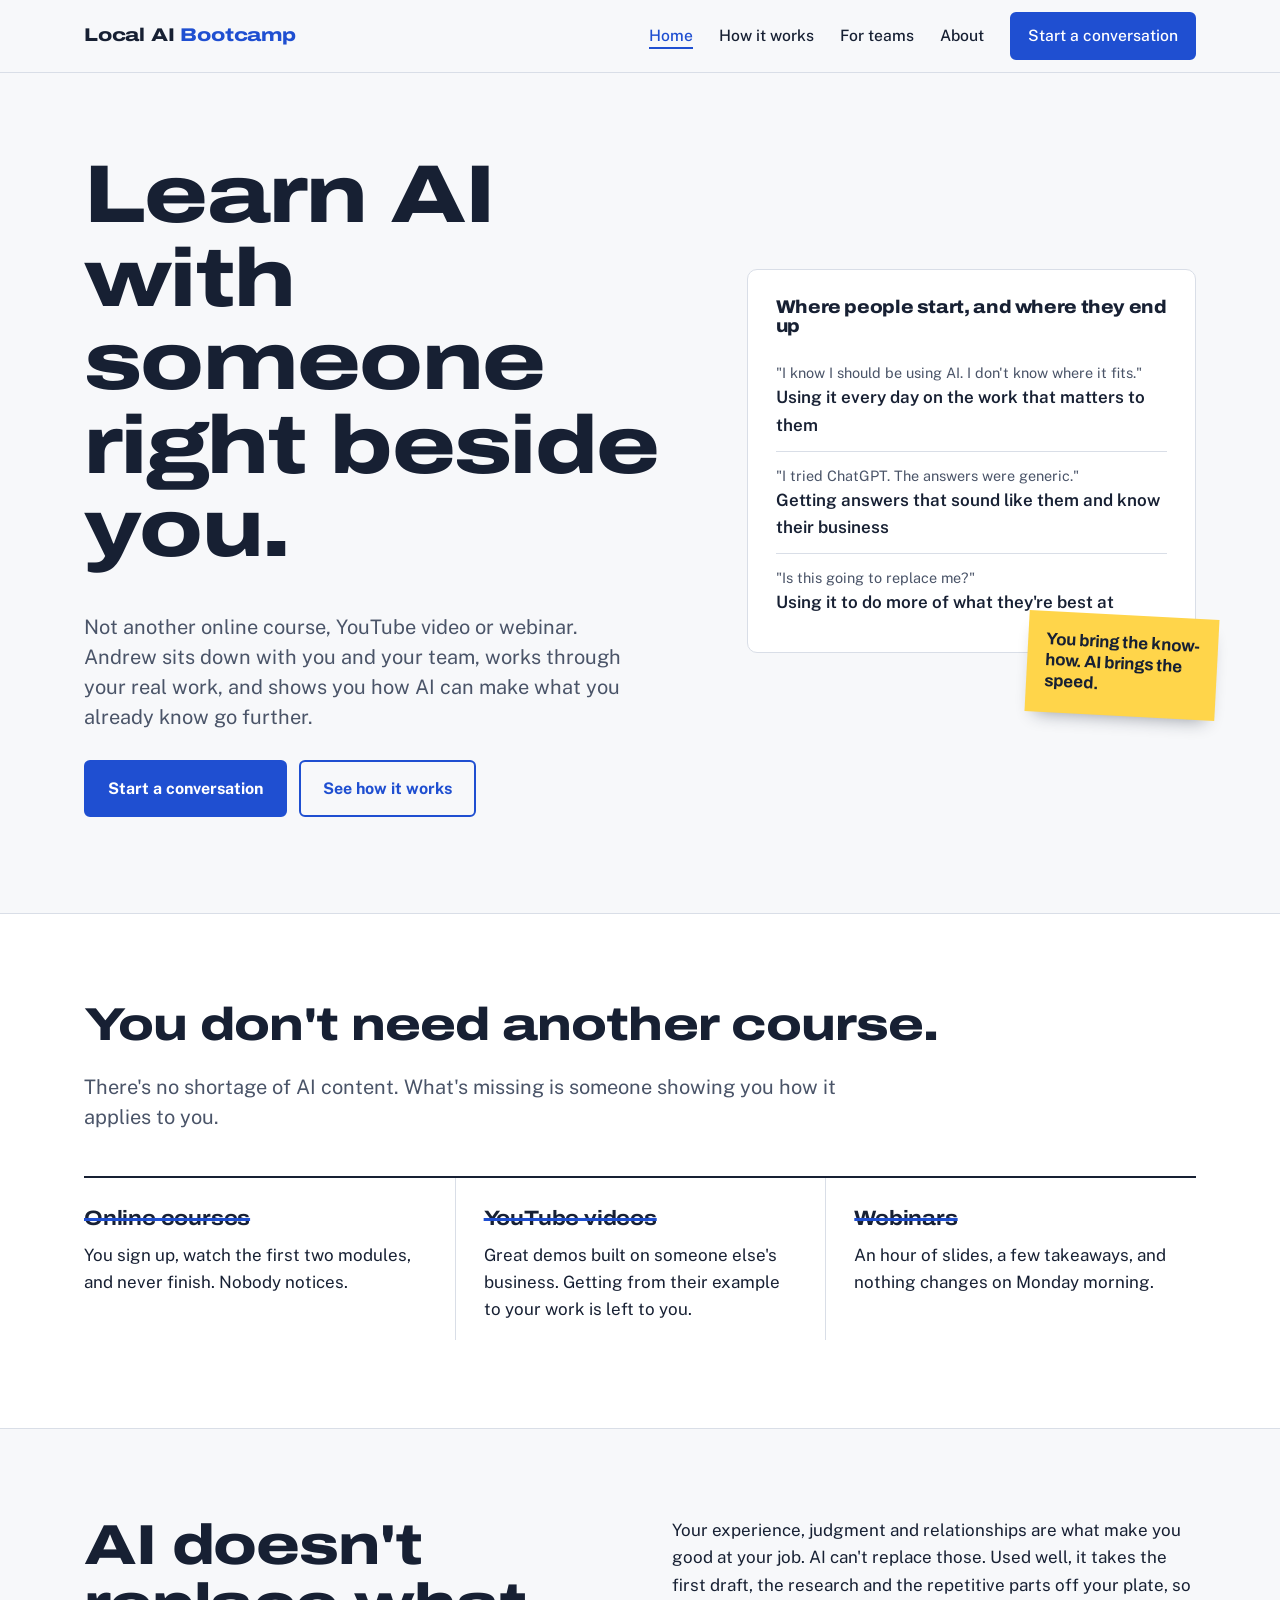
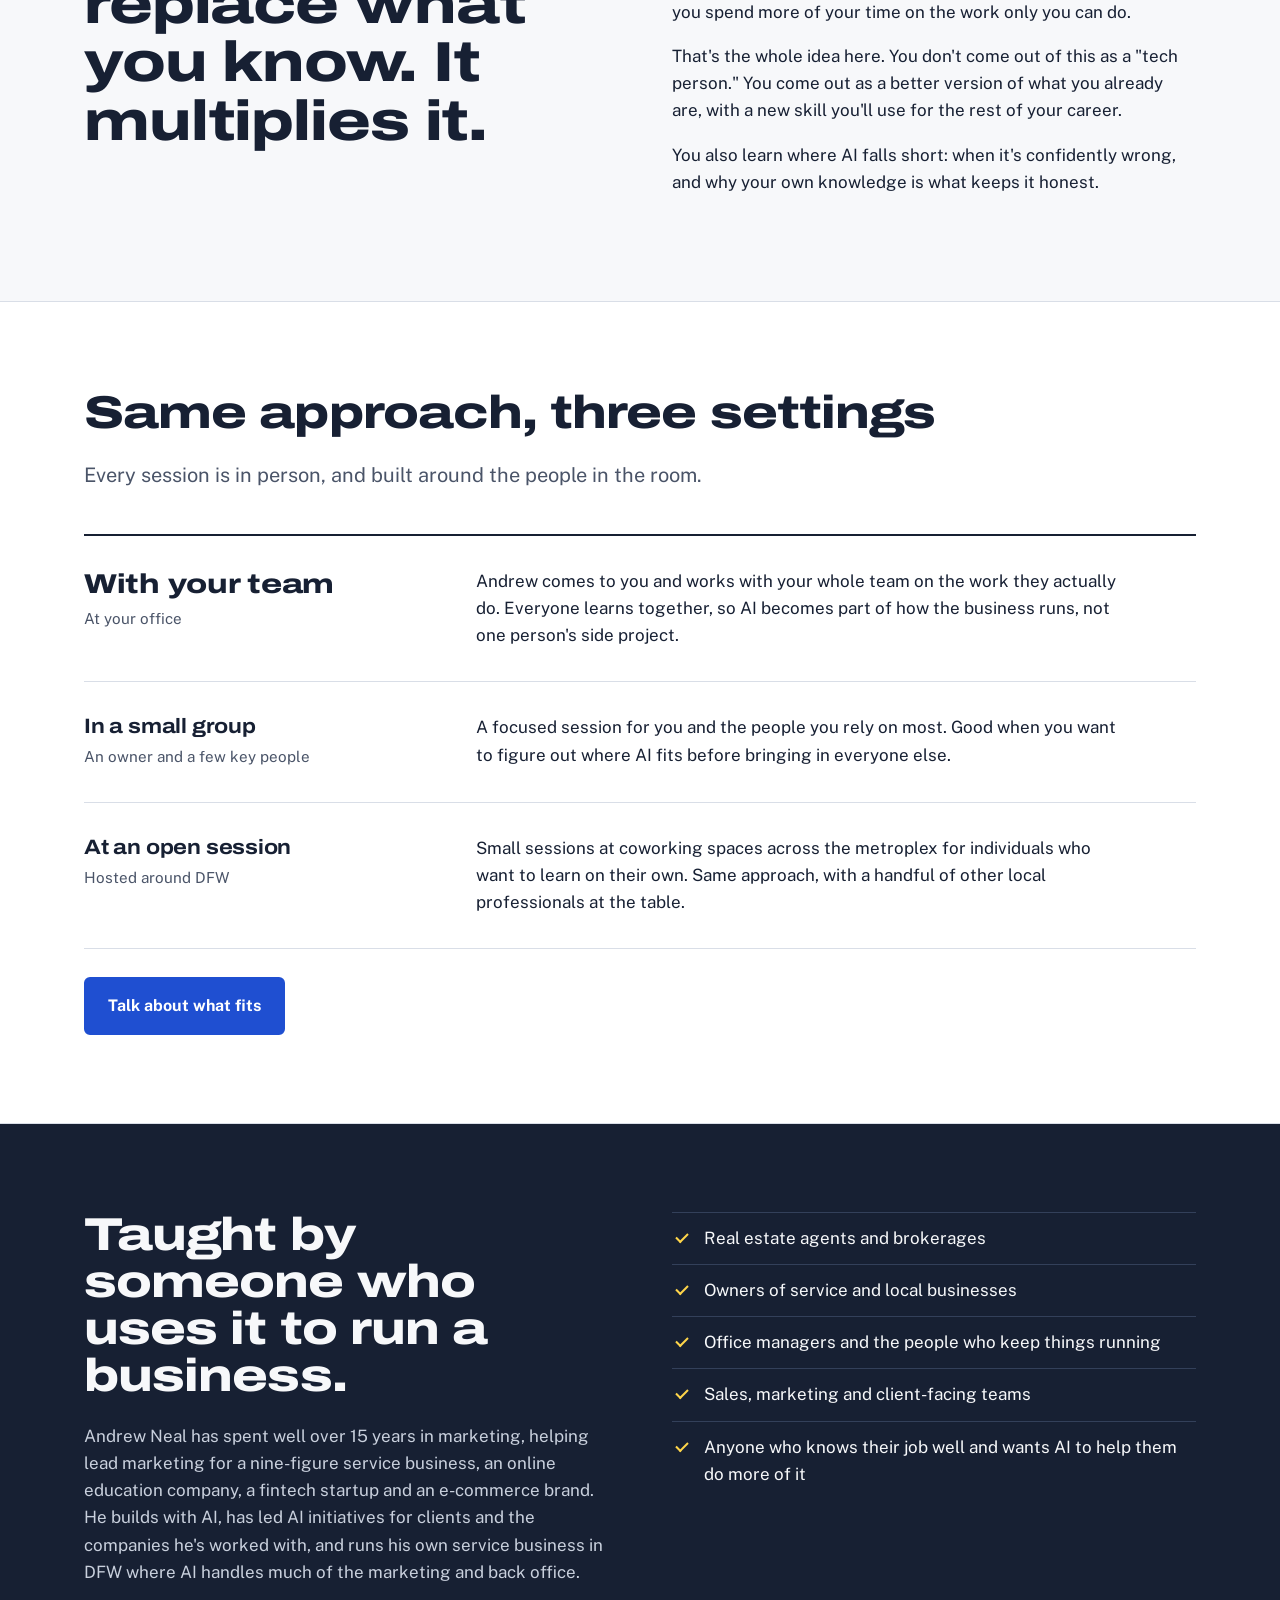
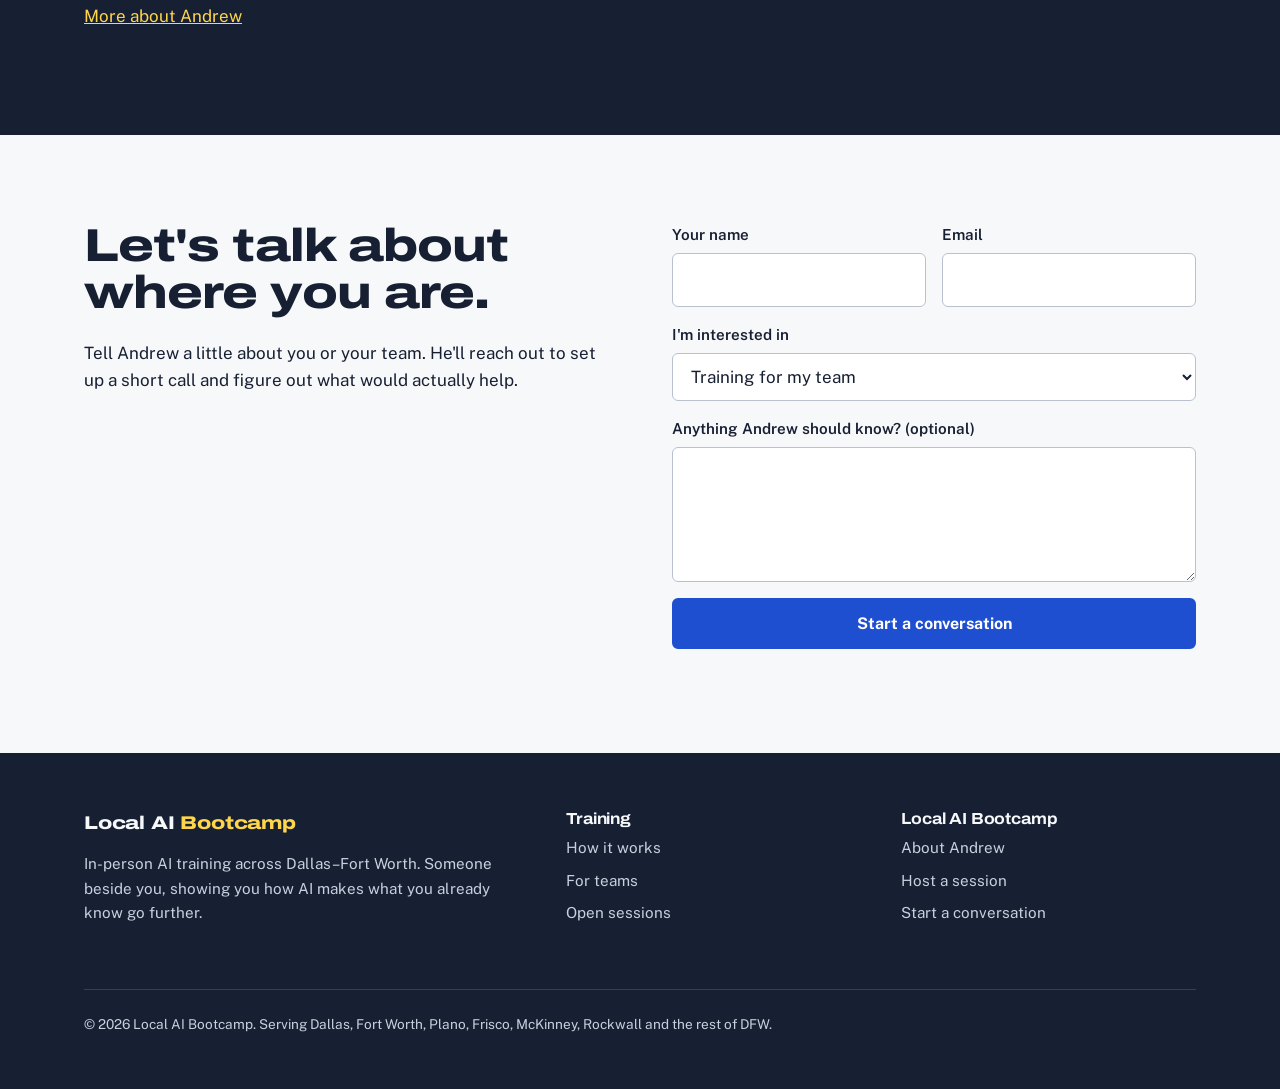
==== commit 15db76a8: "Rewrite About page with Andrew's bio; align homepage bio Co-Authored-By: Claude Opus 5.5 <noreply@an" ====
--- a/index.html
+++ b/index.html
@@ -113,7 +113,7 @@
   <div class="wrap split">
     <div>
       <h2>Taught by someone who uses it to run a business.</h2>
-      <p>Andrew Neal has spent 15+ years in marketing, leading marketing for 8-figure service companies and as a senior marketing director at both bootstrapped and VC-funded software companies. Today he runs his own service business in DFW, and AI is part of how he works every day.</p>
+      <p>Andrew Neal has spent well over 15 years in marketing, helping lead marketing for a nine-figure service business, an online education company, a fintech startup and an e-commerce brand. He builds with AI, has led AI initiatives for clients and the companies he's worked with, and runs his own service business in DFW where AI handles much of the marketing and back office.</p>
       <p><a href="about.html">More about Andrew</a></p>
     </div>
     <ul class="checklist">
